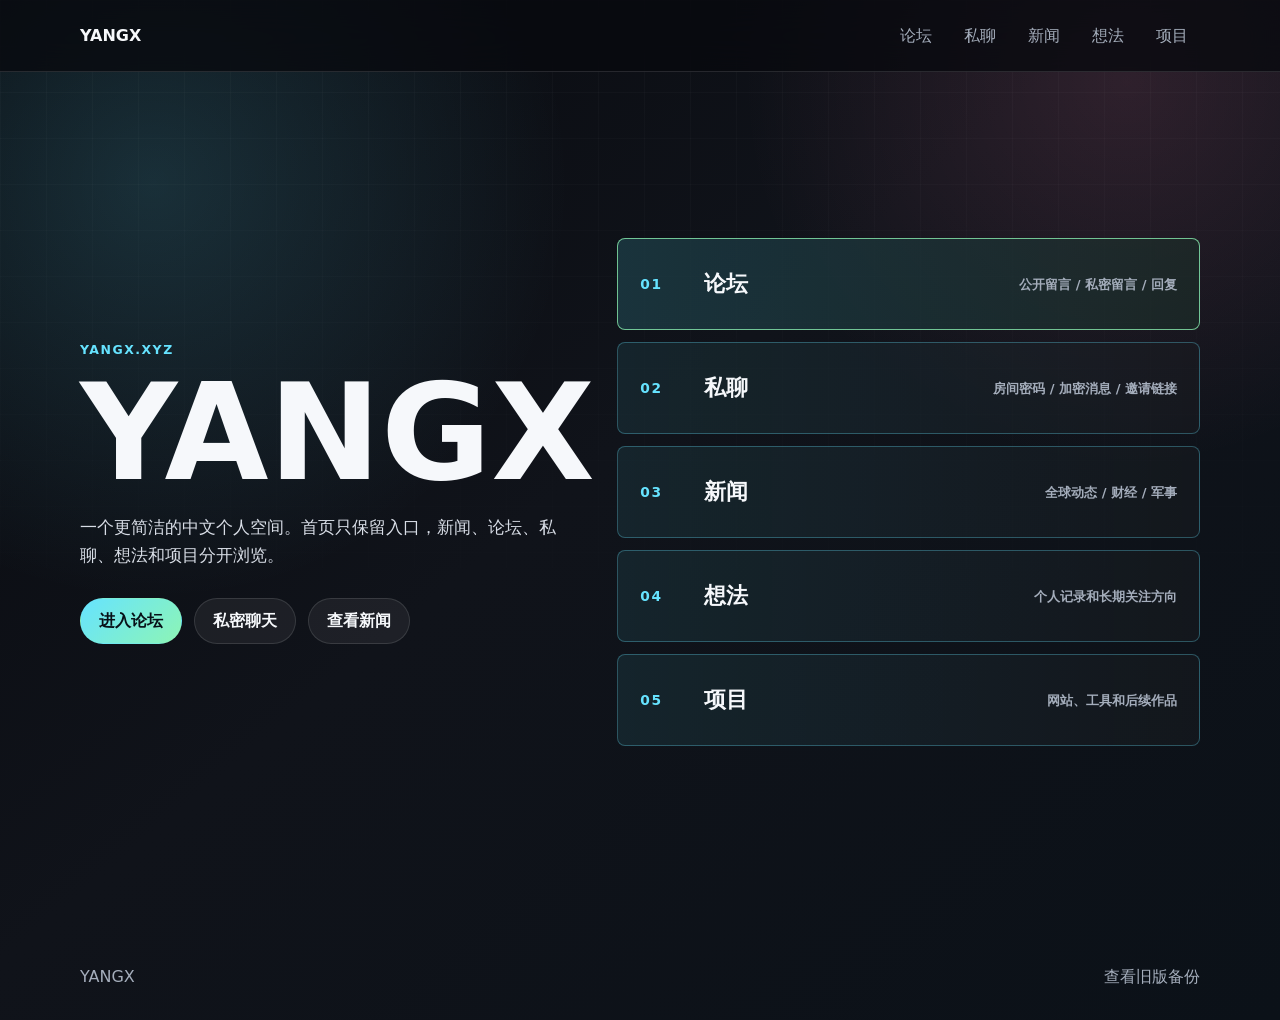
==== index.html @ eb25d7e6 "Add private chat entry to homepage" ====
<!doctype html>
<html lang="zh-CN">
  <head>
    <meta charset="utf-8" />
    <meta name="viewport" content="width=device-width, initial-scale=1" />
    <meta name="description" content="YANGX 中文个人网站入口。" />
    <title>YANGX | 首页</title>
    <link rel="stylesheet" href="./styles.css" />
  </head>
  <body>
    <header class="site-header" aria-label="YANGX 导航">
      <a class="brand" href="./index.html" aria-label="返回首页">YANGX</a>
      <nav class="nav-links" aria-label="主要导航">
        <a href="./forum.html">论坛</a>
        <a href="./chat.html">私聊</a>
        <a href="./news.html">新闻</a>
        <a href="./ideas.html">想法</a>
        <a href="./projects.html">项目</a>
      </nav>
    </header>

    <main id="top">
      <section class="home-hero section-shell" aria-labelledby="hero-title">
        <div class="home-copy">
          <p class="eyebrow">yangx.xyz</p>
          <h1 id="hero-title">YANGX</h1>
          <p>
            一个更简洁的中文个人空间。首页只保留入口，新闻、论坛、私聊、想法和项目分开浏览。
          </p>
          <div class="hero-actions" aria-label="重点入口">
            <a class="button primary" href="./forum.html">进入论坛</a>
            <a class="button secondary" href="./chat.html">私密聊天</a>
            <a class="button secondary" href="./news.html">查看新闻</a>
          </div>
        </div>

        <div class="home-grid" aria-label="YANGX 四个板块">
          <a class="home-card is-active" href="./forum.html">
            <span>01</span>
            <strong>论坛</strong>
            <small>公开留言 / 私密留言 / 回复</small>
          </a>
          <a class="home-card" href="./chat.html">
            <span>02</span>
            <strong>私聊</strong>
            <small>房间密码 / 加密消息 / 邀请链接</small>
          </a>
          <a class="home-card" href="./news.html">
            <span>03</span>
            <strong>新闻</strong>
            <small>全球动态 / 财经 / 军事</small>
          </a>
          <a class="home-card" href="./ideas.html">
            <span>04</span>
            <strong>想法</strong>
            <small>个人记录和长期关注方向</small>
          </a>
          <a class="home-card" href="./projects.html">
            <span>05</span>
            <strong>项目</strong>
            <small>网站、工具和后续作品</small>
          </a>
        </div>
      </section>
    </main>

    <footer class="site-footer section-shell">
      <p>YANGX</p>
      <p><a href="./backup-home.html">查看旧版备份</a></p>
    </footer>
  </body>
</html>
---- styles.css ----
:root {
  color-scheme: dark;
  --bg: #080a0f;
  --panel: #111722;
  --panel-strong: #151d2b;
  --text: #f6f8fb;
  --muted: #a4adbb;
  --line: rgba(255, 255, 255, 0.12);
  --cyan: #66e3ff;
  --green: #8df5b5;
  --rose: #ff7aa8;
  --shadow: 0 24px 80px rgba(0, 0, 0, 0.38);
}

* {
  box-sizing: border-box;
}

html {
  scroll-behavior: smooth;
}

body {
  min-height: 100vh;
  margin: 0;
  font-family:
    Inter, ui-sans-serif, system-ui, -apple-system, BlinkMacSystemFont, "Segoe UI",
    sans-serif;
  line-height: 1.6;
  color: var(--text);
  background:
    radial-gradient(circle at 12% 18%, rgba(102, 227, 255, 0.16), transparent 26rem),
    radial-gradient(circle at 88% 8%, rgba(255, 122, 168, 0.13), transparent 24rem),
    linear-gradient(140deg, #080a0f 0%, #10131a 46%, #0b1118 100%);
}

body::before {
  position: fixed;
  inset: 0;
  z-index: -1;
  pointer-events: none;
  content: "";
  background-image:
    linear-gradient(rgba(255, 255, 255, 0.035) 1px, transparent 1px),
    linear-gradient(90deg, rgba(255, 255, 255, 0.035) 1px, transparent 1px);
  background-size: 46px 46px;
  mask-image: linear-gradient(to bottom, rgba(0, 0, 0, 0.72), transparent 82%);
}

a {
  color: inherit;
  text-decoration: none;
}

button,
input,
select,
textarea {
  font: inherit;
}

.section-shell {
  width: min(1120px, calc(100% - 40px));
  margin: 0 auto;
}

.site-header {
  position: sticky;
  top: 0;
  z-index: 10;
  display: flex;
  align-items: center;
  justify-content: space-between;
  min-height: 72px;
  padding: 0 max(20px, calc((100vw - 1120px) / 2));
  border-bottom: 1px solid var(--line);
  background: rgba(8, 10, 15, 0.78);
  backdrop-filter: blur(18px);
}

.brand {
  font-size: 1rem;
  font-weight: 800;
  letter-spacing: 0;
}

.nav-links {
  display: flex;
  gap: 8px;
}

.nav-links a {
  padding: 8px 12px;
  color: var(--muted);
  border-radius: 999px;
  transition:
    color 180ms ease,
    background 180ms ease;
}

.nav-links a:hover,
.nav-links a:focus-visible {
  color: var(--text);
  background: rgba(255, 255, 255, 0.08);
  outline: none;
}

.hero {
  display: grid;
  grid-template-columns: minmax(0, 0.94fr) minmax(360px, 0.9fr);
  gap: 46px;
  align-items: center;
  min-height: calc(82vh - 72px);
  padding: 50px 0 34px;
}

.home-hero {
  display: grid;
  grid-template-columns: minmax(0, 0.85fr) minmax(360px, 1fr);
  gap: 42px;
  align-items: center;
  min-height: calc(100vh - 72px);
  padding: 54px 0 42px;
}

.home-copy h1 {
  margin: 0;
  font-size: clamp(4.2rem, 12vw, 8.4rem);
  line-height: 0.88;
  letter-spacing: 0;
}

.home-copy p:not(.eyebrow) {
  max-width: 540px;
  margin: 22px 0 0;
  color: #d8dde6;
  font-size: 1.08rem;
}

.home-grid {
  display: grid;
  gap: 12px;
}

.home-card {
  display: grid;
  grid-template-columns: 48px minmax(0, 1fr) auto;
  gap: 16px;
  align-items: center;
  min-height: 92px;
  padding: 0 22px;
  border: 1px solid rgba(102, 227, 255, 0.3);
  border-radius: 8px;
  background:
    linear-gradient(90deg, rgba(102, 227, 255, 0.1), rgba(255, 255, 255, 0.035)),
    rgba(8, 10, 15, 0.42);
  transition:
    transform 180ms ease,
    border-color 180ms ease,
    background 180ms ease;
}

.home-card:hover,
.home-card:focus-visible {
  transform: translateX(4px);
  border-color: rgba(141, 245, 181, 0.66);
  background:
    linear-gradient(90deg, rgba(102, 227, 255, 0.16), rgba(141, 245, 181, 0.08)),
    rgba(8, 10, 15, 0.6);
  outline: none;
}

.home-card.is-active {
  border-color: rgba(141, 245, 181, 0.76);
  background:
    linear-gradient(90deg, rgba(102, 227, 255, 0.18), rgba(141, 245, 181, 0.1)),
    rgba(8, 10, 15, 0.62);
}

.home-card span {
  color: var(--cyan);
  font-size: 0.86rem;
  font-weight: 800;
  letter-spacing: 0.12em;
}

.home-card strong {
  color: var(--text);
  font-size: 1.35rem;
}

.home-card small {
  color: var(--muted);
  font-size: 0.82rem;
  font-weight: 800;
}

.page-shell {
  min-height: calc(100vh - 72px);
}

.page-section {
  padding-top: 56px;
}

.page-top {
  max-width: 840px;
  margin-bottom: 26px;
}

.page-top h1 {
  margin: 0;
  font-size: clamp(2.4rem, 6vw, 5rem);
  line-height: 0.98;
  letter-spacing: 0;
}

.page-top p:not(.eyebrow) {
  max-width: 680px;
  margin: 16px 0 0;
  color: #d8dde6;
}

.page-back {
  display: inline-flex;
  margin-bottom: 18px;
  color: var(--green);
  font-size: 0.86rem;
  font-weight: 800;
}

.section-switcher {
  display: grid;
  grid-template-columns: repeat(4, minmax(0, 1fr));
  gap: 10px;
  margin: 0 0 20px;
}

.section-switcher .home-card {
  grid-template-columns: 34px minmax(0, 1fr);
  gap: 10px;
  min-height: 74px;
  padding: 12px 14px;
}

.section-switcher .home-card small {
  grid-column: 2;
  overflow: hidden;
  text-overflow: ellipsis;
  white-space: nowrap;
}

.eyebrow {
  margin: 0 0 14px;
  font-size: 0.78rem;
  font-weight: 800;
  letter-spacing: 0.12em;
  text-transform: uppercase;
  color: var(--cyan);
}

.hero h1 {
  margin: 0;
  font-size: clamp(3.8rem, 10vw, 7.8rem);
  line-height: 0.88;
  letter-spacing: 0;
}

.hero-lede {
  max-width: 560px;
  margin: 22px 0 0;
  font-size: clamp(1rem, 1.6vw, 1.18rem);
  color: #d8dde6;
}

.hero-actions {
  display: flex;
  flex-wrap: wrap;
  gap: 12px;
  margin-top: 28px;
}

.button {
  display: inline-flex;
  align-items: center;
  justify-content: center;
  min-height: 46px;
  padding: 0 18px;
  font-weight: 800;
  border: 1px solid transparent;
  border-radius: 999px;
  cursor: pointer;
}

.button:disabled {
  cursor: wait;
  opacity: 0.68;
}

.button.primary {
  color: #071017;
  background: linear-gradient(135deg, var(--cyan), var(--green));
}

.button.secondary {
  color: var(--text);
  border-color: var(--line);
  background: rgba(255, 255, 255, 0.06);
}

.small-button {
  min-height: 38px;
  padding-inline: 14px;
  font-size: 0.9rem;
}

.signal-panel {
  position: relative;
  overflow: hidden;
  min-height: 430px;
  border: 1px solid rgba(102, 227, 255, 0.26);
  border-radius: 8px;
  background:
    linear-gradient(145deg, rgba(102, 227, 255, 0.1), transparent 44%),
    linear-gradient(180deg, rgba(255, 255, 255, 0.1), transparent),
    rgba(17, 23, 34, 0.78);
  box-shadow: var(--shadow);
}

.signal-panel::before {
  position: absolute;
  top: -30%;
  right: -18%;
  width: 260px;
  height: 260px;
  content: "";
  border: 1px solid rgba(102, 227, 255, 0.18);
  border-radius: 999px;
  box-shadow: 0 0 90px rgba(102, 227, 255, 0.2);
}

.signal-panel::after {
  position: absolute;
  inset: 44px 0 auto;
  height: 1px;
  content: "";
  background: linear-gradient(90deg, transparent, rgba(102, 227, 255, 0.5), transparent);
}

.panel-topline {
  position: relative;
  z-index: 1;
  display: flex;
  gap: 8px;
  align-items: center;
  height: 44px;
  padding: 0 16px;
  border-bottom: 1px solid var(--line);
}

.panel-topline span {
  width: 10px;
  height: 10px;
  border-radius: 999px;
  background: var(--rose);
}

.panel-topline span:nth-child(2) {
  background: var(--cyan);
}

.panel-topline span:nth-child(3) {
  background: var(--green);
}

.signal-core {
  position: relative;
  z-index: 1;
  padding: 32px 28px 28px;
}

.signal-kicker,
.card-meta {
  margin: 0;
  font-size: 0.74rem;
  font-weight: 800;
  letter-spacing: 0.12em;
  text-transform: uppercase;
  color: var(--muted);
}

.signal-title {
  margin: 8px 0 22px;
  font-size: clamp(1.65rem, 3vw, 2.35rem);
  font-weight: 800;
  line-height: 1.05;
}

.signal-feed {
  display: grid;
  gap: 10px;
}

.signal-feed a {
  position: relative;
  display: grid;
  grid-template-columns: 44px minmax(0, 1fr) auto;
  gap: 14px;
  align-items: center;
  min-height: 64px;
  padding: 0 16px;
  overflow: hidden;
  border: 1px solid rgba(102, 227, 255, 0.3);
  border-radius: 8px;
  background:
    linear-gradient(90deg, rgba(102, 227, 255, 0.1), rgba(255, 255, 255, 0.035)),
    rgba(8, 10, 15, 0.42);
  font-weight: 800;
  transition:
    transform 180ms ease,
    border-color 180ms ease,
    background 180ms ease;
}

.signal-feed a:hover,
.signal-feed a:focus-visible {
  transform: translateX(4px);
  border-color: rgba(141, 245, 181, 0.66);
  background:
    linear-gradient(90deg, rgba(102, 227, 255, 0.16), rgba(141, 245, 181, 0.08)),
    rgba(8, 10, 15, 0.6);
  outline: none;
}

.signal-feed a span {
  color: var(--cyan);
  font-size: 0.78rem;
  letter-spacing: 0.12em;
}

.signal-feed a strong {
  color: var(--text);
  font-size: 1.15rem;
}

.signal-feed a small {
  color: var(--muted);
  font-size: 0.78rem;
  font-weight: 800;
}

.signal-feed a::after {
  width: 8px;
  height: 8px;
  content: "";
  border-radius: 999px;
  background: var(--green);
  box-shadow: 0 0 20px rgba(141, 245, 181, 0.8);
}

.news-card,
.news-panel,
.news-item,
.forum-form,
.forum-board,
.forum-post,
.project-item {
  border: 1px solid var(--line);
  border-radius: 8px;
  background: rgba(17, 23, 34, 0.68);
}

.project-item span {
  color: var(--cyan);
  font-weight: 800;
}

.content-section {
  padding: 74px 0 0;
}

.section-heading {
  display: grid;
  grid-template-columns: minmax(180px, 0.35fr) 1fr;
  gap: 22px;
  align-items: start;
  margin-bottom: 20px;
}

.section-heading h2 {
  margin: 0;
  font-size: clamp(1.75rem, 4vw, 3.25rem);
  line-height: 1;
  letter-spacing: 0;
}

.section-body {
  color: #d8dde6;
}

.split-layout {
  display: grid;
  grid-template-columns: repeat(2, minmax(0, 1fr));
  gap: 28px;
  max-width: 860px;
  margin-left: auto;
  font-size: 1.05rem;
}

.split-layout p {
  margin: 0;
}

.news-grid {
  display: grid;
  grid-template-columns: 1.25fr repeat(2, minmax(0, 0.88fr));
  gap: 16px;
}

.news-panel {
  padding: 14px;
}

.news-toolbar {
  display: flex;
  align-items: center;
  justify-content: space-between;
  gap: 14px;
  margin-bottom: 10px;
}

.news-note {
  max-width: 720px;
  margin: 4px 0 0;
  color: var(--muted);
  font-size: 0.82rem;
}

.news-sources {
  display: none;
}

.news-sources a {
  display: inline-flex;
  align-items: center;
  min-height: 28px;
  padding: 0 9px;
  color: var(--text);
  border: 1px solid var(--line);
  border-radius: 999px;
  background: rgba(255, 255, 255, 0.05);
  font-size: 0.8rem;
  font-weight: 800;
}

.news-status {
  margin-bottom: 10px;
  color: var(--muted);
  font-size: 0.78rem;
}

.news-status.is-error {
  color: var(--rose);
}

.news-list {
  display: grid;
  grid-template-columns: repeat(3, minmax(0, 1fr));
  gap: 8px;
}

.news-item {
  min-height: 202px;
  padding: 12px;
  background: rgba(8, 10, 15, 0.38);
}

.news-meta {
  display: flex;
  flex-wrap: wrap;
  justify-content: flex-start;
  gap: 6px;
  color: var(--muted);
  font-size: 0.7rem;
}

.news-meta span {
  color: var(--cyan);
  font-weight: 800;
}

.news-category {
  color: var(--green) !important;
}

.news-item h3 {
  display: -webkit-box;
  min-height: 2.6em;
  margin: 7px 0 6px;
  overflow: hidden;
  font-size: 0.9rem;
  line-height: 1.3;
  -webkit-box-orient: vertical;
  -webkit-line-clamp: 2;
}

.news-summary {
  display: -webkit-box;
  min-height: 3em;
  margin: 0;
  overflow: hidden;
  color: #d8dde6;
  font-size: 0.8rem;
  line-height: 1.5;
  -webkit-box-orient: vertical;
  -webkit-line-clamp: 2;
}

.news-sector {
  margin: 8px 0 0;
  color: var(--green);
  font-size: 0.74rem;
  font-weight: 800;
  line-height: 1.4;
}

.news-label {
  display: none;
}

.news-translation {
  display: none;
}

.news-source-link {
  display: inline-flex;
  margin-top: 8px;
  color: var(--green);
  font-size: 0.8rem;
  font-weight: 800;
}

.news-empty {
  margin: 0;
  padding: 18px;
  color: var(--muted);
  border: 1px dashed var(--line);
  border-radius: 8px;
  background: rgba(8, 10, 15, 0.24);
}

.news-card {
  min-height: 230px;
  padding: 24px;
}

.featured-news {
  background:
    linear-gradient(135deg, rgba(102, 227, 255, 0.12), rgba(255, 122, 168, 0.08)),
    rgba(17, 23, 34, 0.78);
}

.news-card h3,
.forum-board h3,
.project-item h3 {
  margin: 12px 0 10px;
  font-size: 1.25rem;
}

.news-card p:last-child,
.project-item p {
  margin: 0;
  color: var(--muted);
}

.forum-layout {
  display: grid;
  grid-template-columns: minmax(280px, 0.8fr) minmax(0, 1.2fr);
  gap: 18px;
  align-items: start;
}

.forum-form,
.forum-board {
  padding: 24px;
}

.form-row {
  display: grid;
  gap: 8px;
  margin-bottom: 16px;
}

.is-hidden {
  display: none !important;
}

.form-row label {
  color: #d8dde6;
  font-weight: 800;
}

.form-row input,
.form-row select,
.form-row textarea {
  width: 100%;
  color: var(--text);
  border: 1px solid var(--line);
  border-radius: 8px;
  background: rgba(8, 10, 15, 0.55);
  outline: none;
}

.form-row input,
.form-row select {
  min-height: 44px;
  padding: 0 14px;
}

.form-row textarea {
  resize: vertical;
  min-height: 140px;
  padding: 12px 14px;
}

.form-row input:focus,
.form-row select:focus,
.form-row textarea:focus {
  border-color: rgba(102, 227, 255, 0.55);
  box-shadow: 0 0 0 3px rgba(102, 227, 255, 0.12);
}

.forum-submit {
  width: 100%;
}

.form-note {
  margin: 14px 0 0;
  color: var(--muted);
  font-size: 0.92rem;
}

.form-note.is-error {
  color: var(--rose);
}

.forum-toolbar {
  display: flex;
  align-items: flex-start;
  justify-content: space-between;
  gap: 16px;
  margin-bottom: 18px;
}

.forum-toolbar h3 {
  margin-top: 6px;
}

.forum-posts {
  display: grid;
  gap: 14px;
}

.forum-post {
  padding: 18px;
  background: rgba(8, 10, 15, 0.38);
}

.forum-empty {
  margin: 0;
  padding: 18px;
  color: var(--muted);
  border: 1px dashed var(--line);
  border-radius: 8px;
  background: rgba(8, 10, 15, 0.24);
}

.post-head {
  display: flex;
  justify-content: space-between;
  gap: 16px;
  color: var(--muted);
  font-size: 0.84rem;
}

.post-head span {
  color: var(--cyan);
  font-weight: 800;
}

.forum-post h4 {
  margin: 10px 0 8px;
  font-size: 1.08rem;
}

.forum-post p {
  margin: 0;
  color: #d8dde6;
  white-space: pre-wrap;
}

.forum-post footer {
  margin-top: 14px;
  color: var(--muted);
  font-size: 0.9rem;
}

.reply-section {
  margin-top: 14px;
  padding-top: 12px;
  border-top: 1px solid var(--line);
}

.reply-section h5 {
  margin: 0 0 10px;
  color: var(--cyan);
  font-size: 0.9rem;
}

.reply-list {
  display: grid;
  gap: 8px;
}

.reply-item,
.reply-empty {
  padding: 10px;
  border: 1px solid var(--line);
  border-radius: 8px;
  background: rgba(8, 10, 15, 0.28);
}

.reply-item p,
.reply-empty {
  margin: 0;
  color: #d8dde6;
  font-size: 0.86rem;
  white-space: pre-wrap;
}

.reply-item footer {
  margin-top: 6px;
  color: var(--muted);
  font-size: 0.76rem;
}

.reply-form {
  display: grid;
  gap: 8px;
  margin-top: 10px;
}

.reply-form input,
.reply-form textarea {
  width: 100%;
  color: var(--text);
  border: 1px solid var(--line);
  border-radius: 8px;
  background: rgba(8, 10, 15, 0.55);
  outline: none;
}

.reply-form input {
  min-height: 36px;
  padding: 0 10px;
}

.reply-form textarea {
  min-height: 78px;
  padding: 10px;
  resize: vertical;
}

.reply-note {
  margin: 0;
  color: var(--muted);
  font-size: 0.78rem;
}

.reply-note.is-error {
  color: var(--rose);
}

.private-placeholder {
  color: var(--muted) !important;
}

.private-unlock {
  display: grid;
  grid-template-columns: minmax(0, 1fr) auto;
  gap: 10px;
  align-items: center;
  margin-top: 12px;
}

.private-unlock input {
  min-height: 38px;
  padding: 0 12px;
  color: var(--text);
  border: 1px solid var(--line);
  border-radius: 8px;
  background: rgba(8, 10, 15, 0.55);
  outline: none;
}

.private-note {
  grid-column: 1 / -1;
  margin: 0;
  color: var(--muted);
  font-size: 0.82rem;
}

.private-note.is-error {
  color: var(--rose);
}

.project-list {
  display: grid;
  gap: 14px;
}

.project-item {
  display: grid;
  grid-template-columns: 52px 1fr;
  gap: 20px;
  align-items: start;
  padding: 24px;
}

.project-item h3 {
  margin-top: 0;
}

.site-footer {
  display: flex;
  justify-content: space-between;
  gap: 20px;
  padding: 64px 0 30px;
  color: var(--muted);
}

.site-footer p {
  margin: 0;
}

.admin-page {
  min-height: 100vh;
}

.admin-shell {
  width: min(1120px, calc(100% - 32px));
  margin: 0 auto;
  padding: 44px 0;
}

.admin-header,
.admin-login,
.admin-tools,
.admin-post {
  border: 1px solid var(--line);
  border-radius: 8px;
  background: rgba(17, 23, 34, 0.72);
}

.admin-header {
  display: flex;
  align-items: flex-start;
  justify-content: space-between;
  gap: 20px;
  padding: 24px;
}

.admin-header h1 {
  margin: 0;
  font-size: clamp(2rem, 5vw, 4rem);
  line-height: 1;
}

.admin-header p:last-child {
  margin: 12px 0 0;
  color: var(--muted);
}

.admin-login,
.admin-tools {
  margin-top: 16px;
  padding: 22px;
}

.admin-login label {
  display: block;
  margin-bottom: 8px;
  font-weight: 800;
}

.admin-login-row {
  display: grid;
  grid-template-columns: minmax(0, 1fr) auto;
  gap: 10px;
}

.admin-login-row input {
  min-height: 42px;
  padding: 0 12px;
  color: var(--text);
  border: 1px solid var(--line);
  border-radius: 8px;
  background: rgba(8, 10, 15, 0.55);
  outline: none;
}

.admin-tools-row,
.admin-post-meta,
.admin-actions {
  display: flex;
  flex-wrap: wrap;
  gap: 10px;
  align-items: center;
  justify-content: space-between;
}

.admin-count {
  margin: 6px 0 0;
  color: var(--muted);
}

.admin-posts {
  display: grid;
  grid-template-columns: repeat(2, minmax(0, 1fr));
  gap: 12px;
  margin-top: 16px;
}

.admin-post {
  padding: 16px;
}

.admin-post-meta {
  justify-content: flex-start;
  color: var(--muted);
  font-size: 0.8rem;
}

.admin-post-meta span:first-child {
  color: var(--cyan);
  font-weight: 800;
}

.admin-post h2 {
  margin: 10px 0 8px;
  font-size: 1.05rem;
}

.admin-message {
  margin: 0;
  color: #d8dde6;
  white-space: pre-wrap;
}

.admin-author {
  margin: 12px 0 0;
  color: var(--muted);
  font-size: 0.86rem;
}

.admin-actions {
  justify-content: flex-start;
  margin-top: 14px;
}

.danger-button {
  color: var(--rose) !important;
}

@media (max-width: 900px) {
  .hero,
  .home-hero,
  .news-grid,
  .admin-posts,
  .forum-layout {
    grid-template-columns: 1fr;
  }

  .news-list {
    grid-template-columns: repeat(2, minmax(0, 1fr));
  }

  .section-switcher {
    grid-template-columns: repeat(2, minmax(0, 1fr));
  }
}

@media (max-width: 820px) {
  .site-header {
    align-items: flex-start;
    flex-direction: column;
    justify-content: center;
    gap: 8px;
    min-height: 88px;
    padding-block: 12px;
  }

  .nav-links {
    flex-wrap: wrap;
    gap: 2px;
  }

  .nav-links a {
    padding: 7px 9px;
    font-size: 0.92rem;
  }

  .hero {
    gap: 34px;
    min-height: auto;
    padding-top: 48px;
  }

  .home-hero {
    gap: 28px;
    min-height: auto;
    padding-top: 48px;
  }

  .signal-panel {
    min-height: 340px;
  }

  .split-layout,
  .section-heading {
    grid-template-columns: 1fr;
  }

  .content-section {
    padding-top: 62px;
  }
}

@media (max-width: 560px) {
  .section-shell {
    width: min(100% - 28px, 1120px);
  }

  .site-header {
    padding-inline: 14px;
  }

  .brand {
    font-size: 0.95rem;
  }

  .nav-links a {
    font-size: 0.86rem;
  }

  .hero h1 {
    font-size: clamp(3.25rem, 18vw, 5.2rem);
  }

  .home-copy h1 {
    font-size: clamp(3.5rem, 20vw, 5.6rem);
  }

  .hero-actions {
    display: grid;
  }

  .button {
    width: 100%;
  }

  .home-card {
    grid-template-columns: 1fr;
    gap: 4px;
    min-height: 112px;
    padding: 18px;
  }

  .section-switcher {
    grid-template-columns: 1fr;
  }

  .section-switcher .home-card {
    grid-template-columns: 42px minmax(0, 1fr);
    min-height: 76px;
  }

  .home-card small {
    font-size: 0.78rem;
  }

  .news-card,
  .news-panel,
  .news-item,
  .forum-form,
  .forum-board,
  .project-item {
    padding: 20px;
  }

  .news-list {
    grid-template-columns: 1fr;
  }

  .news-toolbar,
  .admin-header,
  .admin-login-row,
  .forum-toolbar,
  .site-footer {
    flex-direction: column;
  }

  .admin-login-row {
    display: flex;
  }

  .project-item {
    grid-template-columns: 1fr;
  }

  .site-footer {
    padding-top: 72px;
  }
}
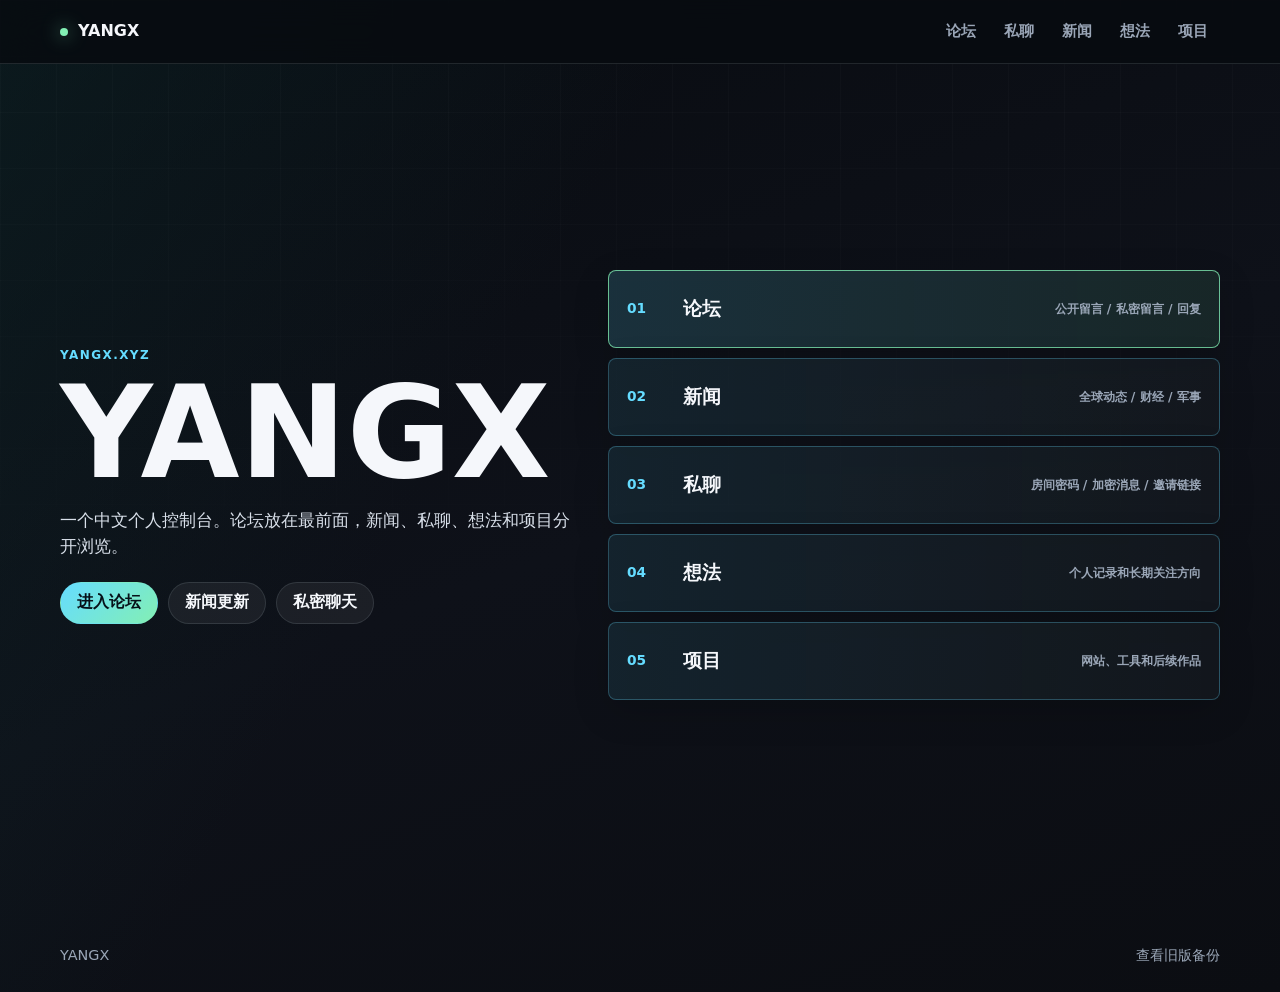
==== commit 0599c53e: "Polish homepage layout copy" ====
--- a/index.html
+++ b/index.html
@@ -9,7 +9,7 @@
   </head>
   <body>
     <header class="site-header" aria-label="YANGX 导航">
-      <a class="brand" href="./index.html" aria-label="返回首页">YANGX</a>
+      <a class="brand" href="./index.html" aria-current="page" aria-label="返回首页">YANGX</a>
       <nav class="nav-links" aria-label="主要导航">
         <a href="./forum.html">论坛</a>
         <a href="./chat.html">私聊</a>
@@ -24,31 +24,29 @@
         <div class="home-copy">
           <p class="eyebrow">yangx.xyz</p>
           <h1 id="hero-title">YANGX</h1>
-          <p>
-            一个更简洁的中文个人空间。首页只保留入口，新闻、论坛、私聊、想法和项目分开浏览。
-          </p>
+          <p>一个中文个人控制台。论坛放在最前面，新闻、私聊、想法和项目分开浏览。</p>
           <div class="hero-actions" aria-label="重点入口">
             <a class="button primary" href="./forum.html">进入论坛</a>
+            <a class="button secondary" href="./news.html">新闻更新</a>
             <a class="button secondary" href="./chat.html">私密聊天</a>
-            <a class="button secondary" href="./news.html">查看新闻</a>
           </div>
         </div>
 
-        <div class="home-grid" aria-label="YANGX 四个板块">
+        <div class="home-grid" aria-label="YANGX 主要板块">
           <a class="home-card is-active" href="./forum.html">
             <span>01</span>
             <strong>论坛</strong>
             <small>公开留言 / 私密留言 / 回复</small>
           </a>
+          <a class="home-card" href="./news.html">
+            <span>02</span>
+            <strong>新闻</strong>
+            <small>全球动态 / 财经 / 军事</small>
+          </a>
           <a class="home-card" href="./chat.html">
-            <span>02</span>
+            <span>03</span>
             <strong>私聊</strong>
             <small>房间密码 / 加密消息 / 邀请链接</small>
-          </a>
-          <a class="home-card" href="./news.html">
-            <span>03</span>
-            <strong>新闻</strong>
-            <small>全球动态 / 财经 / 军事</small>
           </a>
           <a class="home-card" href="./ideas.html">
             <span>04</span>
--- a/styles.css
+++ b/styles.css
@@ -1,15 +1,18 @@
 :root {
   color-scheme: dark;
-  --bg: #080a0f;
-  --panel: #111722;
-  --panel-strong: #151d2b;
-  --text: #f6f8fb;
-  --muted: #a4adbb;
-  --line: rgba(255, 255, 255, 0.12);
-  --cyan: #66e3ff;
-  --green: #8df5b5;
+  --bg: #080b10;
+  --bg-soft: #0c1118;
+  --panel: rgba(15, 21, 30, 0.86);
+  --panel-strong: rgba(20, 28, 40, 0.92);
+  --text: #f5f7fb;
+  --muted: #9aa6b7;
+  --line: rgba(222, 232, 245, 0.12);
+  --line-strong: rgba(102, 227, 255, 0.34);
+  --cyan: #65dcff;
+  --green: #83efb4;
   --rose: #ff7aa8;
-  --shadow: 0 24px 80px rgba(0, 0, 0, 0.38);
+  --amber: #f4c76a;
+  --shadow: 0 22px 70px rgba(0, 0, 0, 0.34);
 }
 
 * {
@@ -26,12 +29,11 @@
   font-family:
     Inter, ui-sans-serif, system-ui, -apple-system, BlinkMacSystemFont, "Segoe UI",
     sans-serif;
-  line-height: 1.6;
+  line-height: 1.55;
   color: var(--text);
   background:
-    radial-gradient(circle at 12% 18%, rgba(102, 227, 255, 0.16), transparent 26rem),
-    radial-gradient(circle at 88% 8%, rgba(255, 122, 168, 0.13), transparent 24rem),
-    linear-gradient(140deg, #080a0f 0%, #10131a 46%, #0b1118 100%);
+    linear-gradient(120deg, rgba(14, 39, 42, 0.52), transparent 38%),
+    linear-gradient(160deg, #080b10 0%, #0e1119 52%, #0b0d12 100%);
 }
 
 body::before {
@@ -41,10 +43,10 @@
   pointer-events: none;
   content: "";
   background-image:
-    linear-gradient(rgba(255, 255, 255, 0.035) 1px, transparent 1px),
-    linear-gradient(90deg, rgba(255, 255, 255, 0.035) 1px, transparent 1px);
-  background-size: 46px 46px;
-  mask-image: linear-gradient(to bottom, rgba(0, 0, 0, 0.72), transparent 82%);
+    linear-gradient(rgba(255, 255, 255, 0.032) 1px, transparent 1px),
+    linear-gradient(90deg, rgba(255, 255, 255, 0.032) 1px, transparent 1px);
+  background-size: 56px 56px;
+  mask-image: linear-gradient(to bottom, rgba(0, 0, 0, 0.72), transparent 76%);
 }
 
 a {
@@ -59,8 +61,12 @@
   font: inherit;
 }
 
+button {
+  border: 0;
+}
+
 .section-shell {
-  width: min(1120px, calc(100% - 40px));
+  width: min(1160px, calc(100% - 40px));
   margin: 0 auto;
 }
 
@@ -71,176 +77,265 @@
   display: flex;
   align-items: center;
   justify-content: space-between;
-  min-height: 72px;
-  padding: 0 max(20px, calc((100vw - 1120px) / 2));
+  min-height: 64px;
+  padding: 0 max(20px, calc((100vw - 1160px) / 2));
   border-bottom: 1px solid var(--line);
-  background: rgba(8, 10, 15, 0.78);
+  background: rgba(8, 11, 16, 0.84);
   backdrop-filter: blur(18px);
 }
 
 .brand {
+  display: inline-flex;
+  align-items: center;
+  min-height: 36px;
+  color: var(--text);
   font-size: 1rem;
-  font-weight: 800;
+  font-weight: 900;
   letter-spacing: 0;
+}
+
+.brand::before {
+  width: 8px;
+  height: 8px;
+  margin-right: 10px;
+  content: "";
+  border-radius: 999px;
+  background: var(--green);
+  box-shadow: 0 0 18px rgba(131, 239, 180, 0.72);
 }
 
 .nav-links {
   display: flex;
+  gap: 4px;
+  align-items: center;
+}
+
+.nav-links a {
+  display: inline-flex;
+  align-items: center;
+  min-height: 34px;
+  padding: 0 11px;
+  color: var(--muted);
+  border: 1px solid transparent;
+  border-radius: 999px;
+  font-size: 0.92rem;
+  font-weight: 800;
+  transition:
+    color 160ms ease,
+    border-color 160ms ease,
+    background 160ms ease;
+}
+
+.nav-links a:hover,
+.nav-links a:focus-visible,
+.nav-links a[aria-current="page"] {
+  color: var(--text);
+  border-color: var(--line);
+  background: rgba(255, 255, 255, 0.07);
+  outline: none;
+}
+
+.eyebrow,
+.card-meta,
+.signal-kicker {
+  margin: 0 0 10px;
+  color: var(--cyan);
+  font-size: 0.75rem;
+  font-weight: 900;
+  letter-spacing: 0.12em;
+  text-transform: uppercase;
+}
+
+.page-shell {
+  min-height: calc(100vh - 64px);
+}
+
+.page-section,
+.content-section {
+  padding-top: 36px;
+}
+
+.page-top {
+  display: grid;
   gap: 8px;
-}
-
-.nav-links a {
-  padding: 8px 12px;
-  color: var(--muted);
+  max-width: 820px;
+  margin-bottom: 18px;
+}
+
+.page-top h1,
+.admin-header h1 {
+  margin: 0;
+  font-size: clamp(2.1rem, 5.5vw, 4.7rem);
+  line-height: 0.98;
+  letter-spacing: 0;
+}
+
+.page-top p:not(.eyebrow) {
+  max-width: 680px;
+  margin: 2px 0 0;
+  color: #d9e0ea;
+  font-size: 1rem;
+}
+
+.page-back {
+  display: inline-flex;
+  width: fit-content;
+  color: var(--green);
+  font-size: 0.84rem;
+  font-weight: 900;
+}
+
+.home-hero {
+  display: grid;
+  grid-template-columns: minmax(0, 0.84fr) minmax(360px, 1fr);
+  gap: 34px;
+  align-items: center;
+  min-height: calc(100vh - 64px);
+  padding: 40px 0 34px;
+}
+
+.home-copy h1 {
+  margin: 0;
+  font-size: clamp(4.2rem, 11vw, 8rem);
+  line-height: 0.9;
+  letter-spacing: 0;
+}
+
+.home-copy p:not(.eyebrow) {
+  max-width: 560px;
+  margin: 18px 0 0;
+  color: #d9e0ea;
+  font-size: 1.04rem;
+}
+
+.hero-actions {
+  display: flex;
+  flex-wrap: wrap;
+  gap: 10px;
+  margin-top: 22px;
+}
+
+.button {
+  display: inline-flex;
+  align-items: center;
+  justify-content: center;
+  min-height: 42px;
+  padding: 0 16px;
+  border: 1px solid transparent;
   border-radius: 999px;
+  cursor: pointer;
+  font-weight: 900;
   transition:
-    color 180ms ease,
-    background 180ms ease;
-}
-
-.nav-links a:hover,
-.nav-links a:focus-visible {
+    transform 160ms ease,
+    border-color 160ms ease,
+    background 160ms ease,
+    opacity 160ms ease;
+}
+
+.button:hover,
+.button:focus-visible {
+  transform: translateY(-1px);
+  outline: none;
+}
+
+.button:disabled {
+  cursor: wait;
+  opacity: 0.62;
+  transform: none;
+}
+
+.button.primary {
+  color: #061018;
+  background: linear-gradient(135deg, var(--cyan), var(--green));
+}
+
+.button.secondary {
   color: var(--text);
-  background: rgba(255, 255, 255, 0.08);
-  outline: none;
-}
-
-.hero {
-  display: grid;
-  grid-template-columns: minmax(0, 0.94fr) minmax(360px, 0.9fr);
-  gap: 46px;
+  border-color: var(--line);
+  background: rgba(255, 255, 255, 0.058);
+}
+
+.small-button {
+  min-height: 36px;
+  padding-inline: 13px;
+  font-size: 0.88rem;
+}
+
+.home-grid {
+  display: grid;
+  gap: 10px;
+}
+
+.home-card {
+  display: grid;
+  grid-template-columns: 42px minmax(0, 1fr) auto;
+  gap: 14px;
   align-items: center;
-  min-height: calc(82vh - 72px);
-  padding: 50px 0 34px;
-}
-
-.home-hero {
-  display: grid;
-  grid-template-columns: minmax(0, 0.85fr) minmax(360px, 1fr);
-  gap: 42px;
-  align-items: center;
-  min-height: calc(100vh - 72px);
-  padding: 54px 0 42px;
-}
-
-.home-copy h1 {
-  margin: 0;
-  font-size: clamp(4.2rem, 12vw, 8.4rem);
-  line-height: 0.88;
-  letter-spacing: 0;
-}
-
-.home-copy p:not(.eyebrow) {
-  max-width: 540px;
-  margin: 22px 0 0;
-  color: #d8dde6;
-  font-size: 1.08rem;
-}
-
-.home-grid {
-  display: grid;
-  gap: 12px;
-}
-
-.home-card {
-  display: grid;
-  grid-template-columns: 48px minmax(0, 1fr) auto;
-  gap: 16px;
-  align-items: center;
-  min-height: 92px;
-  padding: 0 22px;
-  border: 1px solid rgba(102, 227, 255, 0.3);
+  min-height: 78px;
+  padding: 0 18px;
+  border: 1px solid rgba(102, 220, 255, 0.28);
   border-radius: 8px;
   background:
-    linear-gradient(90deg, rgba(102, 227, 255, 0.1), rgba(255, 255, 255, 0.035)),
-    rgba(8, 10, 15, 0.42);
+    linear-gradient(90deg, rgba(102, 220, 255, 0.095), rgba(255, 255, 255, 0.028)),
+    rgba(12, 17, 24, 0.62);
+  box-shadow: 0 12px 36px rgba(0, 0, 0, 0.16);
   transition:
-    transform 180ms ease,
-    border-color 180ms ease,
-    background 180ms ease;
+    transform 160ms ease,
+    border-color 160ms ease,
+    background 160ms ease;
 }
 
 .home-card:hover,
 .home-card:focus-visible {
   transform: translateX(4px);
-  border-color: rgba(141, 245, 181, 0.66);
+  border-color: rgba(131, 239, 180, 0.62);
   background:
-    linear-gradient(90deg, rgba(102, 227, 255, 0.16), rgba(141, 245, 181, 0.08)),
-    rgba(8, 10, 15, 0.6);
+    linear-gradient(90deg, rgba(102, 220, 255, 0.14), rgba(131, 239, 180, 0.08)),
+    rgba(12, 17, 24, 0.8);
   outline: none;
 }
 
 .home-card.is-active {
-  border-color: rgba(141, 245, 181, 0.76);
+  border-color: rgba(131, 239, 180, 0.76);
   background:
-    linear-gradient(90deg, rgba(102, 227, 255, 0.18), rgba(141, 245, 181, 0.1)),
-    rgba(8, 10, 15, 0.62);
-}
-
-.home-card span {
+    linear-gradient(90deg, rgba(102, 220, 255, 0.16), rgba(131, 239, 180, 0.1)),
+    rgba(12, 17, 24, 0.82);
+}
+
+.home-card span,
+.project-item span {
   color: var(--cyan);
   font-size: 0.86rem;
-  font-weight: 800;
-  letter-spacing: 0.12em;
+  font-weight: 900;
 }
 
 .home-card strong {
   color: var(--text);
-  font-size: 1.35rem;
+  font-size: 1.16rem;
 }
 
 .home-card small {
   color: var(--muted);
-  font-size: 0.82rem;
+  font-size: 0.78rem;
   font-weight: 800;
 }
 
-.page-shell {
-  min-height: calc(100vh - 72px);
-}
-
-.page-section {
-  padding-top: 56px;
-}
-
-.page-top {
-  max-width: 840px;
-  margin-bottom: 26px;
-}
-
-.page-top h1 {
-  margin: 0;
-  font-size: clamp(2.4rem, 6vw, 5rem);
-  line-height: 0.98;
-  letter-spacing: 0;
-}
-
-.page-top p:not(.eyebrow) {
-  max-width: 680px;
-  margin: 16px 0 0;
-  color: #d8dde6;
-}
-
-.page-back {
-  display: inline-flex;
-  margin-bottom: 18px;
-  color: var(--green);
-  font-size: 0.86rem;
-  font-weight: 800;
-}
-
 .section-switcher {
   display: grid;
   grid-template-columns: repeat(4, minmax(0, 1fr));
-  gap: 10px;
-  margin: 0 0 20px;
+  gap: 8px;
+  margin: 0 0 16px;
 }
 
 .section-switcher .home-card {
-  grid-template-columns: 34px minmax(0, 1fr);
-  gap: 10px;
-  min-height: 74px;
-  padding: 12px 14px;
+  grid-template-columns: 28px minmax(0, 1fr);
+  gap: 8px;
+  min-height: 58px;
+  padding: 10px 12px;
+}
+
+.section-switcher .home-card strong {
+  font-size: 1rem;
 }
 
 .section-switcher .home-card small {
@@ -248,214 +343,6 @@
   overflow: hidden;
   text-overflow: ellipsis;
   white-space: nowrap;
-}
-
-.eyebrow {
-  margin: 0 0 14px;
-  font-size: 0.78rem;
-  font-weight: 800;
-  letter-spacing: 0.12em;
-  text-transform: uppercase;
-  color: var(--cyan);
-}
-
-.hero h1 {
-  margin: 0;
-  font-size: clamp(3.8rem, 10vw, 7.8rem);
-  line-height: 0.88;
-  letter-spacing: 0;
-}
-
-.hero-lede {
-  max-width: 560px;
-  margin: 22px 0 0;
-  font-size: clamp(1rem, 1.6vw, 1.18rem);
-  color: #d8dde6;
-}
-
-.hero-actions {
-  display: flex;
-  flex-wrap: wrap;
-  gap: 12px;
-  margin-top: 28px;
-}
-
-.button {
-  display: inline-flex;
-  align-items: center;
-  justify-content: center;
-  min-height: 46px;
-  padding: 0 18px;
-  font-weight: 800;
-  border: 1px solid transparent;
-  border-radius: 999px;
-  cursor: pointer;
-}
-
-.button:disabled {
-  cursor: wait;
-  opacity: 0.68;
-}
-
-.button.primary {
-  color: #071017;
-  background: linear-gradient(135deg, var(--cyan), var(--green));
-}
-
-.button.secondary {
-  color: var(--text);
-  border-color: var(--line);
-  background: rgba(255, 255, 255, 0.06);
-}
-
-.small-button {
-  min-height: 38px;
-  padding-inline: 14px;
-  font-size: 0.9rem;
-}
-
-.signal-panel {
-  position: relative;
-  overflow: hidden;
-  min-height: 430px;
-  border: 1px solid rgba(102, 227, 255, 0.26);
-  border-radius: 8px;
-  background:
-    linear-gradient(145deg, rgba(102, 227, 255, 0.1), transparent 44%),
-    linear-gradient(180deg, rgba(255, 255, 255, 0.1), transparent),
-    rgba(17, 23, 34, 0.78);
-  box-shadow: var(--shadow);
-}
-
-.signal-panel::before {
-  position: absolute;
-  top: -30%;
-  right: -18%;
-  width: 260px;
-  height: 260px;
-  content: "";
-  border: 1px solid rgba(102, 227, 255, 0.18);
-  border-radius: 999px;
-  box-shadow: 0 0 90px rgba(102, 227, 255, 0.2);
-}
-
-.signal-panel::after {
-  position: absolute;
-  inset: 44px 0 auto;
-  height: 1px;
-  content: "";
-  background: linear-gradient(90deg, transparent, rgba(102, 227, 255, 0.5), transparent);
-}
-
-.panel-topline {
-  position: relative;
-  z-index: 1;
-  display: flex;
-  gap: 8px;
-  align-items: center;
-  height: 44px;
-  padding: 0 16px;
-  border-bottom: 1px solid var(--line);
-}
-
-.panel-topline span {
-  width: 10px;
-  height: 10px;
-  border-radius: 999px;
-  background: var(--rose);
-}
-
-.panel-topline span:nth-child(2) {
-  background: var(--cyan);
-}
-
-.panel-topline span:nth-child(3) {
-  background: var(--green);
-}
-
-.signal-core {
-  position: relative;
-  z-index: 1;
-  padding: 32px 28px 28px;
-}
-
-.signal-kicker,
-.card-meta {
-  margin: 0;
-  font-size: 0.74rem;
-  font-weight: 800;
-  letter-spacing: 0.12em;
-  text-transform: uppercase;
-  color: var(--muted);
-}
-
-.signal-title {
-  margin: 8px 0 22px;
-  font-size: clamp(1.65rem, 3vw, 2.35rem);
-  font-weight: 800;
-  line-height: 1.05;
-}
-
-.signal-feed {
-  display: grid;
-  gap: 10px;
-}
-
-.signal-feed a {
-  position: relative;
-  display: grid;
-  grid-template-columns: 44px minmax(0, 1fr) auto;
-  gap: 14px;
-  align-items: center;
-  min-height: 64px;
-  padding: 0 16px;
-  overflow: hidden;
-  border: 1px solid rgba(102, 227, 255, 0.3);
-  border-radius: 8px;
-  background:
-    linear-gradient(90deg, rgba(102, 227, 255, 0.1), rgba(255, 255, 255, 0.035)),
-    rgba(8, 10, 15, 0.42);
-  font-weight: 800;
-  transition:
-    transform 180ms ease,
-    border-color 180ms ease,
-    background 180ms ease;
-}
-
-.signal-feed a:hover,
-.signal-feed a:focus-visible {
-  transform: translateX(4px);
-  border-color: rgba(141, 245, 181, 0.66);
-  background:
-    linear-gradient(90deg, rgba(102, 227, 255, 0.16), rgba(141, 245, 181, 0.08)),
-    rgba(8, 10, 15, 0.6);
-  outline: none;
-}
-
-.signal-feed a span {
-  color: var(--cyan);
-  font-size: 0.78rem;
-  letter-spacing: 0.12em;
-}
-
-.signal-feed a strong {
-  color: var(--text);
-  font-size: 1.15rem;
-}
-
-.signal-feed a small {
-  color: var(--muted);
-  font-size: 0.78rem;
-  font-weight: 800;
-}
-
-.signal-feed a::after {
-  width: 8px;
-  height: 8px;
-  content: "";
-  border-radius: 999px;
-  background: var(--green);
-  box-shadow: 0 0 20px rgba(141, 245, 181, 0.8);
 }
 
 .news-card,
@@ -464,551 +351,23 @@
 .forum-form,
 .forum-board,
 .forum-post,
-.project-item {
-  border: 1px solid var(--line);
-  border-radius: 8px;
-  background: rgba(17, 23, 34, 0.68);
-}
-
-.project-item span {
-  color: var(--cyan);
-  font-weight: 800;
-}
-
-.content-section {
-  padding: 74px 0 0;
-}
-
-.section-heading {
-  display: grid;
-  grid-template-columns: minmax(180px, 0.35fr) 1fr;
-  gap: 22px;
-  align-items: start;
-  margin-bottom: 20px;
-}
-
-.section-heading h2 {
-  margin: 0;
-  font-size: clamp(1.75rem, 4vw, 3.25rem);
-  line-height: 1;
-  letter-spacing: 0;
-}
-
-.section-body {
-  color: #d8dde6;
-}
-
-.split-layout {
-  display: grid;
-  grid-template-columns: repeat(2, minmax(0, 1fr));
-  gap: 28px;
-  max-width: 860px;
-  margin-left: auto;
-  font-size: 1.05rem;
-}
-
-.split-layout p {
-  margin: 0;
-}
-
-.news-grid {
-  display: grid;
-  grid-template-columns: 1.25fr repeat(2, minmax(0, 0.88fr));
-  gap: 16px;
-}
-
-.news-panel {
-  padding: 14px;
-}
-
-.news-toolbar {
-  display: flex;
-  align-items: center;
-  justify-content: space-between;
-  gap: 14px;
-  margin-bottom: 10px;
-}
-
-.news-note {
-  max-width: 720px;
-  margin: 4px 0 0;
-  color: var(--muted);
-  font-size: 0.82rem;
-}
-
-.news-sources {
-  display: none;
-}
-
-.news-sources a {
-  display: inline-flex;
-  align-items: center;
-  min-height: 28px;
-  padding: 0 9px;
-  color: var(--text);
-  border: 1px solid var(--line);
-  border-radius: 999px;
-  background: rgba(255, 255, 255, 0.05);
-  font-size: 0.8rem;
-  font-weight: 800;
-}
-
-.news-status {
-  margin-bottom: 10px;
-  color: var(--muted);
-  font-size: 0.78rem;
-}
-
-.news-status.is-error {
-  color: var(--rose);
-}
-
-.news-list {
-  display: grid;
-  grid-template-columns: repeat(3, minmax(0, 1fr));
-  gap: 8px;
-}
-
-.news-item {
-  min-height: 202px;
-  padding: 12px;
-  background: rgba(8, 10, 15, 0.38);
-}
-
-.news-meta {
-  display: flex;
-  flex-wrap: wrap;
-  justify-content: flex-start;
-  gap: 6px;
-  color: var(--muted);
-  font-size: 0.7rem;
-}
-
-.news-meta span {
-  color: var(--cyan);
-  font-weight: 800;
-}
-
-.news-category {
-  color: var(--green) !important;
-}
-
-.news-item h3 {
-  display: -webkit-box;
-  min-height: 2.6em;
-  margin: 7px 0 6px;
-  overflow: hidden;
-  font-size: 0.9rem;
-  line-height: 1.3;
-  -webkit-box-orient: vertical;
-  -webkit-line-clamp: 2;
-}
-
-.news-summary {
-  display: -webkit-box;
-  min-height: 3em;
-  margin: 0;
-  overflow: hidden;
-  color: #d8dde6;
-  font-size: 0.8rem;
-  line-height: 1.5;
-  -webkit-box-orient: vertical;
-  -webkit-line-clamp: 2;
-}
-
-.news-sector {
-  margin: 8px 0 0;
-  color: var(--green);
-  font-size: 0.74rem;
-  font-weight: 800;
-  line-height: 1.4;
-}
-
-.news-label {
-  display: none;
-}
-
-.news-translation {
-  display: none;
-}
-
-.news-source-link {
-  display: inline-flex;
-  margin-top: 8px;
-  color: var(--green);
-  font-size: 0.8rem;
-  font-weight: 800;
-}
-
-.news-empty {
-  margin: 0;
-  padding: 18px;
-  color: var(--muted);
-  border: 1px dashed var(--line);
-  border-radius: 8px;
-  background: rgba(8, 10, 15, 0.24);
-}
-
-.news-card {
-  min-height: 230px;
-  padding: 24px;
-}
-
-.featured-news {
-  background:
-    linear-gradient(135deg, rgba(102, 227, 255, 0.12), rgba(255, 122, 168, 0.08)),
-    rgba(17, 23, 34, 0.78);
-}
-
-.news-card h3,
-.forum-board h3,
-.project-item h3 {
-  margin: 12px 0 10px;
-  font-size: 1.25rem;
-}
-
-.news-card p:last-child,
-.project-item p {
-  margin: 0;
-  color: var(--muted);
-}
-
-.forum-layout {
-  display: grid;
-  grid-template-columns: minmax(280px, 0.8fr) minmax(0, 1.2fr);
-  gap: 18px;
-  align-items: start;
-}
-
-.forum-form,
-.forum-board {
-  padding: 24px;
-}
-
-.form-row {
-  display: grid;
-  gap: 8px;
-  margin-bottom: 16px;
-}
-
-.is-hidden {
-  display: none !important;
-}
-
-.form-row label {
-  color: #d8dde6;
-  font-weight: 800;
-}
-
-.form-row input,
-.form-row select,
-.form-row textarea {
-  width: 100%;
-  color: var(--text);
-  border: 1px solid var(--line);
-  border-radius: 8px;
-  background: rgba(8, 10, 15, 0.55);
-  outline: none;
-}
-
-.form-row input,
-.form-row select {
-  min-height: 44px;
-  padding: 0 14px;
-}
-
-.form-row textarea {
-  resize: vertical;
-  min-height: 140px;
-  padding: 12px 14px;
-}
-
-.form-row input:focus,
-.form-row select:focus,
-.form-row textarea:focus {
-  border-color: rgba(102, 227, 255, 0.55);
-  box-shadow: 0 0 0 3px rgba(102, 227, 255, 0.12);
-}
-
-.forum-submit {
-  width: 100%;
-}
-
-.form-note {
-  margin: 14px 0 0;
-  color: var(--muted);
-  font-size: 0.92rem;
-}
-
-.form-note.is-error {
-  color: var(--rose);
-}
-
-.forum-toolbar {
-  display: flex;
-  align-items: flex-start;
-  justify-content: space-between;
-  gap: 16px;
-  margin-bottom: 18px;
-}
-
-.forum-toolbar h3 {
-  margin-top: 6px;
-}
-
-.forum-posts {
-  display: grid;
-  gap: 14px;
-}
-
-.forum-post {
-  padding: 18px;
-  background: rgba(8, 10, 15, 0.38);
-}
-
-.forum-empty {
-  margin: 0;
-  padding: 18px;
-  color: var(--muted);
-  border: 1px dashed var(--line);
-  border-radius: 8px;
-  background: rgba(8, 10, 15, 0.24);
-}
-
-.post-head {
-  display: flex;
-  justify-content: space-between;
-  gap: 16px;
-  color: var(--muted);
-  font-size: 0.84rem;
-}
-
-.post-head span {
-  color: var(--cyan);
-  font-weight: 800;
-}
-
-.forum-post h4 {
-  margin: 10px 0 8px;
-  font-size: 1.08rem;
-}
-
-.forum-post p {
-  margin: 0;
-  color: #d8dde6;
-  white-space: pre-wrap;
-}
-
-.forum-post footer {
-  margin-top: 14px;
-  color: var(--muted);
-  font-size: 0.9rem;
-}
-
-.reply-section {
-  margin-top: 14px;
-  padding-top: 12px;
-  border-top: 1px solid var(--line);
-}
-
-.reply-section h5 {
-  margin: 0 0 10px;
-  color: var(--cyan);
-  font-size: 0.9rem;
-}
-
-.reply-list {
-  display: grid;
-  gap: 8px;
-}
-
-.reply-item,
-.reply-empty {
-  padding: 10px;
-  border: 1px solid var(--line);
-  border-radius: 8px;
-  background: rgba(8, 10, 15, 0.28);
-}
-
-.reply-item p,
-.reply-empty {
-  margin: 0;
-  color: #d8dde6;
-  font-size: 0.86rem;
-  white-space: pre-wrap;
-}
-
-.reply-item footer {
-  margin-top: 6px;
-  color: var(--muted);
-  font-size: 0.76rem;
-}
-
-.reply-form {
-  display: grid;
-  gap: 8px;
-  margin-top: 10px;
-}
-
-.reply-form input,
-.reply-form textarea {
-  width: 100%;
-  color: var(--text);
-  border: 1px solid var(--line);
-  border-radius: 8px;
-  background: rgba(8, 10, 15, 0.55);
-  outline: none;
-}
-
-.reply-form input {
-  min-height: 36px;
-  padding: 0 10px;
-}
-
-.reply-form textarea {
-  min-height: 78px;
-  padding: 10px;
-  resize: vertical;
-}
-
-.reply-note {
-  margin: 0;
-  color: var(--muted);
-  font-size: 0.78rem;
-}
-
-.reply-note.is-error {
-  color: var(--rose);
-}
-
-.private-placeholder {
-  color: var(--muted) !important;
-}
-
-.private-unlock {
-  display: grid;
-  grid-template-columns: minmax(0, 1fr) auto;
-  gap: 10px;
-  align-items: center;
-  margin-top: 12px;
-}
-
-.private-unlock input {
-  min-height: 38px;
-  padding: 0 12px;
-  color: var(--text);
-  border: 1px solid var(--line);
-  border-radius: 8px;
-  background: rgba(8, 10, 15, 0.55);
-  outline: none;
-}
-
-.private-note {
-  grid-column: 1 / -1;
-  margin: 0;
-  color: var(--muted);
-  font-size: 0.82rem;
-}
-
-.private-note.is-error {
-  color: var(--rose);
-}
-
-.project-list {
-  display: grid;
-  gap: 14px;
-}
-
-.project-item {
-  display: grid;
-  grid-template-columns: 52px 1fr;
-  gap: 20px;
-  align-items: start;
-  padding: 24px;
-}
-
-.project-item h3 {
-  margin-top: 0;
-}
-
-.site-footer {
-  display: flex;
-  justify-content: space-between;
-  gap: 20px;
-  padding: 64px 0 30px;
-  color: var(--muted);
-}
-
-.site-footer p {
-  margin: 0;
-}
-
-.admin-page {
-  min-height: 100vh;
-}
-
-.admin-shell {
-  width: min(1120px, calc(100% - 32px));
-  margin: 0 auto;
-  padding: 44px 0;
-}
-
+.project-item,
 .admin-header,
 .admin-login,
 .admin-tools,
 .admin-post {
   border: 1px solid var(--line);
   border-radius: 8px;
-  background: rgba(17, 23, 34, 0.72);
-}
-
-.admin-header {
-  display: flex;
-  align-items: flex-start;
-  justify-content: space-between;
-  gap: 20px;
-  padding: 24px;
-}
-
-.admin-header h1 {
-  margin: 0;
-  font-size: clamp(2rem, 5vw, 4rem);
-  line-height: 1;
-}
-
-.admin-header p:last-child {
-  margin: 12px 0 0;
-  color: var(--muted);
-}
-
-.admin-login,
-.admin-tools {
-  margin-top: 16px;
-  padding: 22px;
-}
-
-.admin-login label {
-  display: block;
-  margin-bottom: 8px;
-  font-weight: 800;
-}
-
-.admin-login-row {
-  display: grid;
-  grid-template-columns: minmax(0, 1fr) auto;
-  gap: 10px;
-}
-
-.admin-login-row input {
-  min-height: 42px;
-  padding: 0 12px;
-  color: var(--text);
-  border: 1px solid var(--line);
-  border-radius: 8px;
-  background: rgba(8, 10, 15, 0.55);
-  outline: none;
-}
-
+  background: var(--panel);
+  box-shadow: 0 14px 46px rgba(0, 0, 0, 0.18);
+}
+
+.news-panel {
+  padding: 14px;
+}
+
+.news-toolbar,
+.forum-toolbar,
 .admin-tools-row,
 .admin-post-meta,
 .admin-actions {
@@ -1019,66 +378,448 @@
   justify-content: space-between;
 }
 
+.news-note,
 .admin-count {
+  margin: 3px 0 0;
+  color: var(--muted);
+  font-size: 0.82rem;
+}
+
+.news-sources {
+  display: none;
+}
+
+.news-status {
+  margin: 8px 0 10px;
+  color: var(--muted);
+  font-size: 0.78rem;
+}
+
+.news-status.is-error,
+.form-note.is-error,
+.reply-note.is-error,
+.private-note.is-error {
+  color: var(--rose);
+}
+
+.news-list {
+  display: grid;
+  grid-template-columns: repeat(3, minmax(0, 1fr));
+  gap: 8px;
+}
+
+.news-item {
+  display: grid;
+  align-content: start;
+  min-height: 184px;
+  padding: 11px;
+  background: rgba(8, 11, 16, 0.46);
+}
+
+.news-meta {
+  display: flex;
+  flex-wrap: wrap;
+  gap: 6px;
+  align-items: center;
+  color: var(--muted);
+  font-size: 0.68rem;
+}
+
+.news-meta span:first-child {
+  color: var(--cyan);
+  font-weight: 900;
+}
+
+.news-category {
+  color: var(--green) !important;
+}
+
+.news-item h3 {
+  display: -webkit-box;
+  min-height: 2.55em;
+  margin: 7px 0 6px;
+  overflow: hidden;
+  font-size: 0.9rem;
+  line-height: 1.28;
+  -webkit-box-orient: vertical;
+  -webkit-line-clamp: 2;
+}
+
+.news-summary {
+  display: -webkit-box;
+  min-height: 2.8em;
+  margin: 0;
+  overflow: hidden;
+  color: #d9e0ea;
+  font-size: 0.78rem;
+  line-height: 1.45;
+  -webkit-box-orient: vertical;
+  -webkit-line-clamp: 2;
+}
+
+.news-sector {
+  margin: 8px 0 0;
+  color: var(--amber);
+  font-size: 0.73rem;
+  font-weight: 900;
+  line-height: 1.35;
+}
+
+.news-source-link {
+  display: inline-flex;
+  width: fit-content;
+  margin-top: 8px;
+  color: var(--green);
+  font-size: 0.78rem;
+  font-weight: 900;
+}
+
+.news-empty,
+.forum-empty,
+.reply-empty,
+.chat-empty {
+  margin: 0;
+  padding: 16px;
+  color: var(--muted);
+  border: 1px dashed var(--line);
+  border-radius: 8px;
+  background: rgba(8, 11, 16, 0.28);
+}
+
+.forum-layout {
+  display: grid;
+  grid-template-columns: minmax(270px, 0.72fr) minmax(0, 1.28fr);
+  gap: 14px;
+  align-items: start;
+}
+
+.forum-form,
+.forum-board {
+  padding: 18px;
+}
+
+.forum-form {
+  position: sticky;
+  top: 82px;
+}
+
+.form-row {
+  display: grid;
+  gap: 7px;
+  margin-bottom: 13px;
+}
+
+.is-hidden {
+  display: none !important;
+}
+
+.form-row label,
+.admin-login label {
+  color: #d9e0ea;
+  font-weight: 900;
+}
+
+.form-row input,
+.form-row select,
+.form-row textarea,
+.admin-login-row input,
+.private-unlock input,
+.reply-form input,
+.reply-form textarea {
+  width: 100%;
+  color: var(--text);
+  border: 1px solid var(--line);
+  border-radius: 8px;
+  background: rgba(8, 11, 16, 0.62);
+  outline: none;
+}
+
+.form-row input,
+.form-row select,
+.admin-login-row input,
+.private-unlock input,
+.reply-form input {
+  min-height: 42px;
+  padding: 0 12px;
+}
+
+.form-row textarea {
+  min-height: 116px;
+  padding: 11px 12px;
+  resize: vertical;
+}
+
+.form-row input:focus,
+.form-row select:focus,
+.form-row textarea:focus,
+.admin-login-row input:focus,
+.private-unlock input:focus,
+.reply-form input:focus,
+.reply-form textarea:focus {
+  border-color: rgba(102, 220, 255, 0.58);
+  box-shadow: 0 0 0 3px rgba(102, 220, 255, 0.12);
+}
+
+.forum-submit {
+  width: 100%;
+}
+
+.form-note,
+.reply-note,
+.private-note {
+  margin: 12px 0 0;
+  color: var(--muted);
+  font-size: 0.88rem;
+}
+
+.forum-toolbar h3,
+.news-card h3,
+.project-item h3 {
   margin: 6px 0 0;
-  color: var(--muted);
+  font-size: 1.12rem;
+}
+
+.forum-posts {
+  display: grid;
+  gap: 10px;
+}
+
+.forum-post {
+  padding: 15px;
+  background: rgba(8, 11, 16, 0.42);
+}
+
+.post-head {
+  display: flex;
+  justify-content: space-between;
+  gap: 14px;
+  color: var(--muted);
+  font-size: 0.8rem;
+}
+
+.post-head span {
+  color: var(--cyan);
+  font-weight: 900;
+}
+
+.forum-post h4 {
+  margin: 8px 0 7px;
+  font-size: 1.02rem;
+}
+
+.forum-post p {
+  margin: 0;
+  color: #d9e0ea;
+  white-space: pre-wrap;
+}
+
+.forum-post footer {
+  margin-top: 10px;
+  color: var(--muted);
+  font-size: 0.82rem;
+}
+
+.reply-section {
+  margin-top: 12px;
+  padding-top: 11px;
+  border-top: 1px solid var(--line);
+}
+
+.reply-section h5 {
+  margin: 0 0 8px;
+  color: var(--cyan);
+  font-size: 0.86rem;
+}
+
+.reply-list,
+.reply-form {
+  display: grid;
+  gap: 8px;
+}
+
+.reply-item,
+.reply-empty {
+  padding: 9px;
+  border: 1px solid var(--line);
+  border-radius: 8px;
+  background: rgba(8, 11, 16, 0.34);
+}
+
+.reply-item p,
+.reply-empty {
+  margin: 0;
+  color: #d9e0ea;
+  font-size: 0.84rem;
+  white-space: pre-wrap;
+}
+
+.reply-item footer {
+  margin-top: 5px;
+  color: var(--muted);
+  font-size: 0.74rem;
+}
+
+.reply-form {
+  margin-top: 9px;
+}
+
+.reply-form textarea {
+  min-height: 72px;
+  padding: 10px;
+  resize: vertical;
+}
+
+.private-placeholder {
+  color: var(--muted) !important;
+}
+
+.private-unlock {
+  display: grid;
+  grid-template-columns: minmax(0, 1fr) auto;
+  gap: 8px;
+  align-items: center;
+  margin-top: 11px;
+}
+
+.private-note {
+  grid-column: 1 / -1;
+  margin: 0;
+}
+
+.project-list {
+  display: grid;
+  gap: 10px;
+}
+
+.project-item {
+  display: grid;
+  grid-template-columns: 46px minmax(0, 1fr);
+  gap: 16px;
+  align-items: start;
+  padding: 18px;
+}
+
+.project-item h3 {
+  margin-top: 0;
+}
+
+.project-item p,
+.news-card p:last-child {
+  margin: 0;
+  color: var(--muted);
+}
+
+.site-footer {
+  display: flex;
+  justify-content: space-between;
+  gap: 20px;
+  padding: 44px 0 26px;
+  color: var(--muted);
+  font-size: 0.9rem;
+}
+
+.site-footer p {
+  margin: 0;
+}
+
+.admin-page {
+  min-height: 100vh;
+}
+
+.admin-shell {
+  width: min(1120px, calc(100% - 32px));
+  margin: 0 auto;
+  padding: 34px 0;
+}
+
+.admin-header {
+  display: flex;
+  align-items: flex-start;
+  justify-content: space-between;
+  gap: 20px;
+  padding: 22px;
+}
+
+.admin-header p:last-child {
+  margin: 10px 0 0;
+  color: var(--muted);
+}
+
+.admin-login,
+.admin-tools {
+  margin-top: 14px;
+  padding: 18px;
+}
+
+.admin-login label {
+  display: block;
+  margin-bottom: 8px;
+}
+
+.admin-login-row {
+  display: grid;
+  grid-template-columns: minmax(0, 1fr) auto;
+  gap: 10px;
 }
 
 .admin-posts {
   display: grid;
   grid-template-columns: repeat(2, minmax(0, 1fr));
-  gap: 12px;
-  margin-top: 16px;
+  gap: 10px;
+  margin-top: 14px;
 }
 
 .admin-post {
-  padding: 16px;
+  padding: 14px;
+  background: rgba(8, 11, 16, 0.42);
 }
 
 .admin-post-meta {
   justify-content: flex-start;
   color: var(--muted);
-  font-size: 0.8rem;
+  font-size: 0.78rem;
 }
 
 .admin-post-meta span:first-child {
   color: var(--cyan);
-  font-weight: 800;
+  font-weight: 900;
 }
 
 .admin-post h2 {
-  margin: 10px 0 8px;
-  font-size: 1.05rem;
+  margin: 8px 0 7px;
+  font-size: 1rem;
 }
 
 .admin-message {
   margin: 0;
-  color: #d8dde6;
+  color: #d9e0ea;
   white-space: pre-wrap;
 }
 
 .admin-author {
-  margin: 12px 0 0;
-  color: var(--muted);
-  font-size: 0.86rem;
+  margin: 10px 0 0;
+  color: var(--muted);
+  font-size: 0.82rem;
 }
 
 .admin-actions {
   justify-content: flex-start;
-  margin-top: 14px;
+  margin-top: 12px;
 }
 
 .danger-button {
   color: var(--rose) !important;
 }
 
-@media (max-width: 900px) {
-  .hero,
+@media (max-width: 980px) {
   .home-hero,
-  .news-grid,
-  .admin-posts,
-  .forum-layout {
+  .forum-layout,
+  .admin-posts {
     grid-template-columns: 1fr;
+  }
+
+  .forum-form {
+    position: static;
   }
 
   .news-list {
@@ -1090,79 +831,57 @@
   }
 }
 
-@media (max-width: 820px) {
+@media (max-width: 760px) {
   .site-header {
     align-items: flex-start;
     flex-direction: column;
     justify-content: center;
     gap: 8px;
-    min-height: 88px;
-    padding-block: 12px;
+    min-height: 86px;
+    padding: 10px 16px;
   }
 
   .nav-links {
     flex-wrap: wrap;
-    gap: 2px;
   }
 
   .nav-links a {
-    padding: 7px 9px;
-    font-size: 0.92rem;
-  }
-
-  .hero {
-    gap: 34px;
+    min-height: 30px;
+    padding-inline: 9px;
+    font-size: 0.85rem;
+  }
+
+  .home-hero {
     min-height: auto;
-    padding-top: 48px;
-  }
-
-  .home-hero {
-    gap: 28px;
-    min-height: auto;
-    padding-top: 48px;
-  }
-
-  .signal-panel {
-    min-height: 340px;
-  }
-
-  .split-layout,
-  .section-heading {
-    grid-template-columns: 1fr;
-  }
-
+    padding-top: 34px;
+  }
+
+  .page-section,
   .content-section {
-    padding-top: 62px;
+    padding-top: 28px;
+  }
+
+  .page-top h1 {
+    font-size: clamp(2.15rem, 12vw, 3.6rem);
+  }
+
+  .home-copy h1 {
+    font-size: clamp(3.4rem, 20vw, 5.4rem);
   }
 }
 
 @media (max-width: 560px) {
   .section-shell {
-    width: min(100% - 28px, 1120px);
-  }
-
-  .site-header {
-    padding-inline: 14px;
-  }
-
-  .brand {
-    font-size: 0.95rem;
-  }
-
-  .nav-links a {
-    font-size: 0.86rem;
-  }
-
-  .hero h1 {
-    font-size: clamp(3.25rem, 18vw, 5.2rem);
-  }
-
-  .home-copy h1 {
-    font-size: clamp(3.5rem, 20vw, 5.6rem);
-  }
-
-  .hero-actions {
-    display: grid;
+    width: min(100% - 28px, 1160px);
+  }
+
+  .hero-actions,
+  .news-toolbar,
+  .forum-toolbar,
+  .admin-header,
+  .site-footer {
+    flex-direction: column;
+    align-items: stretch;
   }
 
   .button {
@@ -1170,55 +889,39 @@
   }
 
   .home-card {
-    grid-template-columns: 1fr;
-    gap: 4px;
-    min-height: 112px;
-    padding: 18px;
+    grid-template-columns: 34px minmax(0, 1fr);
+    min-height: 72px;
+    padding: 12px;
+  }
+
+  .home-card small {
+    grid-column: 2;
   }
 
   .section-switcher {
     grid-template-columns: 1fr;
   }
 
-  .section-switcher .home-card {
-    grid-template-columns: 42px minmax(0, 1fr);
-    min-height: 76px;
-  }
-
-  .home-card small {
-    font-size: 0.78rem;
-  }
-
-  .news-card,
-  .news-panel,
-  .news-item,
+  .news-list {
+    grid-template-columns: 1fr;
+  }
+
   .forum-form,
   .forum-board,
-  .project-item {
-    padding: 20px;
-  }
-
-  .news-list {
-    grid-template-columns: 1fr;
-  }
-
-  .news-toolbar,
-  .admin-header,
+  .news-panel,
+  .project-item,
+  .admin-login,
+  .admin-tools {
+    padding: 15px;
+  }
+
+  .private-unlock,
   .admin-login-row,
-  .forum-toolbar,
-  .site-footer {
-    flex-direction: column;
-  }
-
-  .admin-login-row {
-    display: flex;
-  }
-
   .project-item {
     grid-template-columns: 1fr;
   }
 
   .site-footer {
-    padding-top: 72px;
-  }
-}
+    padding-top: 38px;
+  }
+}
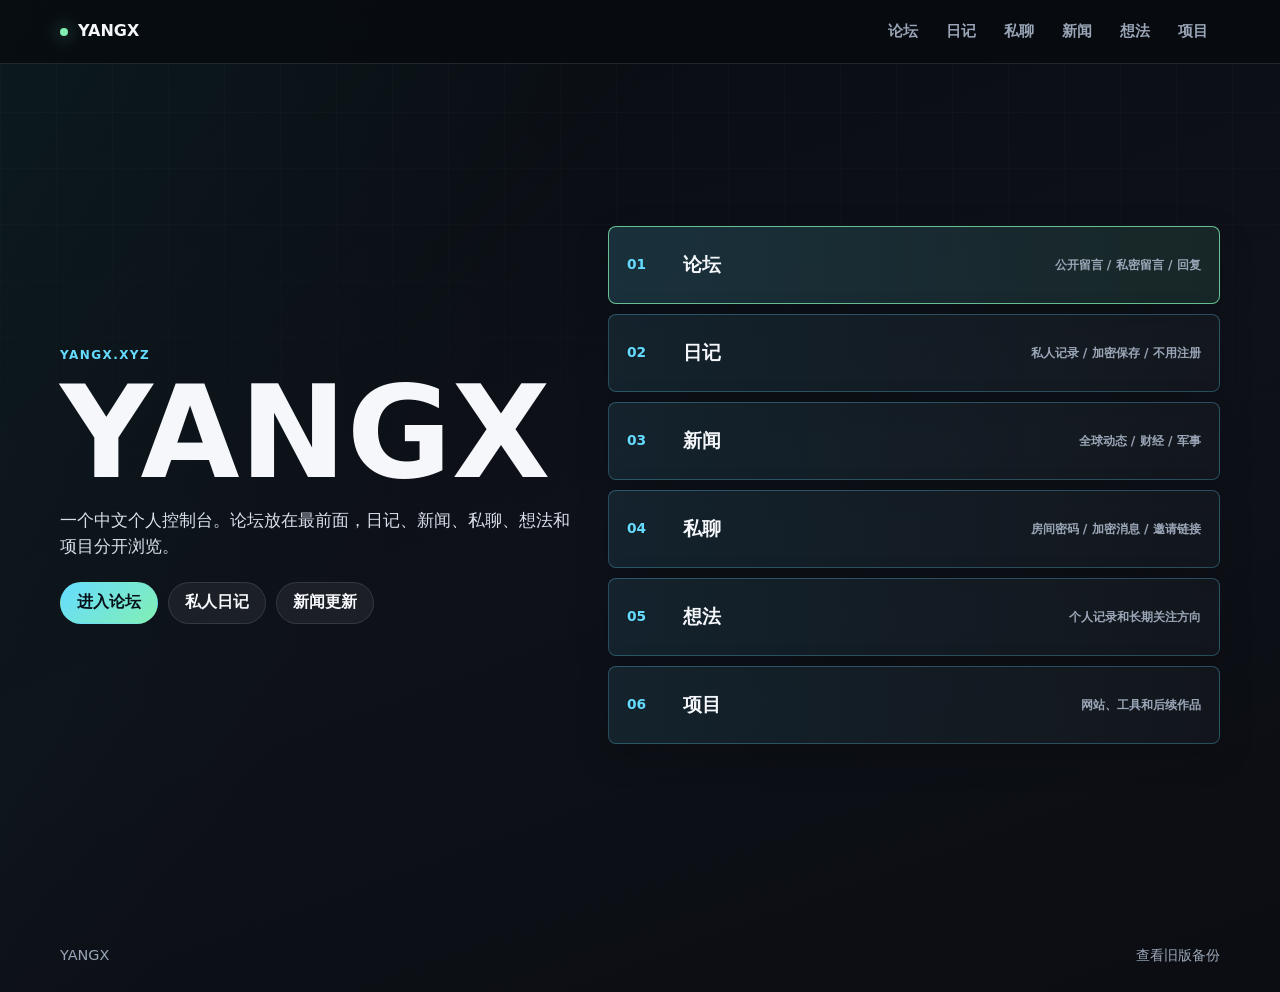
==== commit 7138a19c: "Add diary entry to homepage" ====
--- a/index.html
+++ b/index.html
@@ -12,6 +12,7 @@
       <a class="brand" href="./index.html" aria-current="page" aria-label="返回首页">YANGX</a>
       <nav class="nav-links" aria-label="主要导航">
         <a href="./forum.html">论坛</a>
+        <a href="./diary.html">日记</a>
         <a href="./chat.html">私聊</a>
         <a href="./news.html">新闻</a>
         <a href="./ideas.html">想法</a>
@@ -24,11 +25,11 @@
         <div class="home-copy">
           <p class="eyebrow">yangx.xyz</p>
           <h1 id="hero-title">YANGX</h1>
-          <p>一个中文个人控制台。论坛放在最前面，新闻、私聊、想法和项目分开浏览。</p>
+          <p>一个中文个人控制台。论坛放在最前面，日记、新闻、私聊、想法和项目分开浏览。</p>
           <div class="hero-actions" aria-label="重点入口">
             <a class="button primary" href="./forum.html">进入论坛</a>
+            <a class="button secondary" href="./diary.html">私人日记</a>
             <a class="button secondary" href="./news.html">新闻更新</a>
-            <a class="button secondary" href="./chat.html">私密聊天</a>
           </div>
         </div>
 
@@ -38,23 +39,28 @@
             <strong>论坛</strong>
             <small>公开留言 / 私密留言 / 回复</small>
           </a>
+          <a class="home-card" href="./diary.html">
+            <span>02</span>
+            <strong>日记</strong>
+            <small>私人记录 / 加密保存 / 不用注册</small>
+          </a>
           <a class="home-card" href="./news.html">
-            <span>02</span>
+            <span>03</span>
             <strong>新闻</strong>
             <small>全球动态 / 财经 / 军事</small>
           </a>
           <a class="home-card" href="./chat.html">
-            <span>03</span>
+            <span>04</span>
             <strong>私聊</strong>
             <small>房间密码 / 加密消息 / 邀请链接</small>
           </a>
           <a class="home-card" href="./ideas.html">
-            <span>04</span>
+            <span>05</span>
             <strong>想法</strong>
             <small>个人记录和长期关注方向</small>
           </a>
           <a class="home-card" href="./projects.html">
-            <span>05</span>
+            <span>06</span>
             <strong>项目</strong>
             <small>网站、工具和后续作品</small>
           </a>
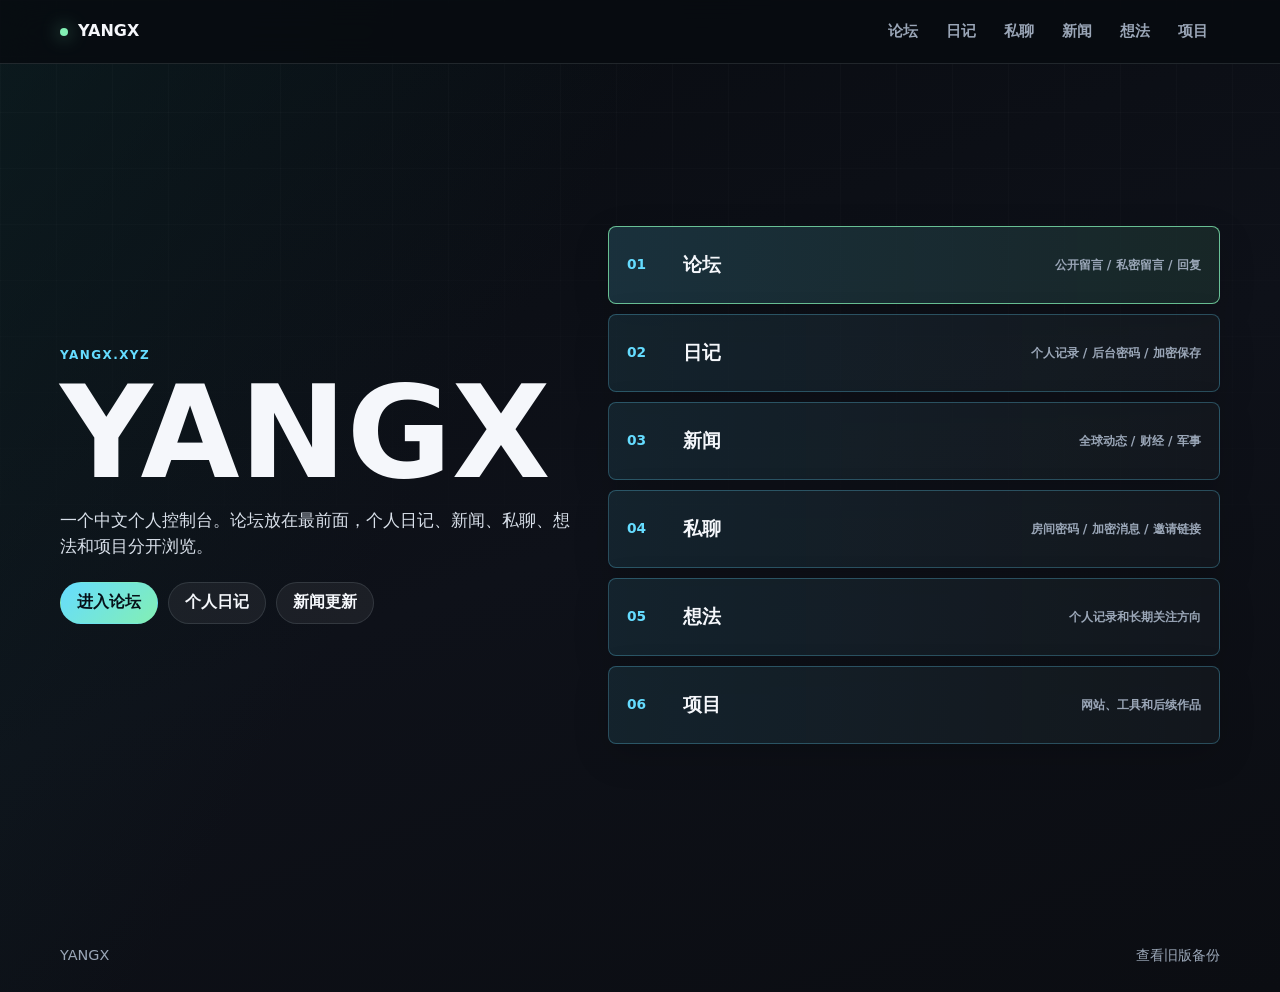
==== commit 41fb5982: "Update diary wording on homepage" ====
--- a/index.html
+++ b/index.html
@@ -25,10 +25,10 @@
         <div class="home-copy">
           <p class="eyebrow">yangx.xyz</p>
           <h1 id="hero-title">YANGX</h1>
-          <p>一个中文个人控制台。论坛放在最前面，日记、新闻、私聊、想法和项目分开浏览。</p>
+          <p>一个中文个人控制台。论坛放在最前面，个人日记、新闻、私聊、想法和项目分开浏览。</p>
           <div class="hero-actions" aria-label="重点入口">
             <a class="button primary" href="./forum.html">进入论坛</a>
-            <a class="button secondary" href="./diary.html">私人日记</a>
+            <a class="button secondary" href="./diary.html">个人日记</a>
             <a class="button secondary" href="./news.html">新闻更新</a>
           </div>
         </div>
@@ -42,7 +42,7 @@
           <a class="home-card" href="./diary.html">
             <span>02</span>
             <strong>日记</strong>
-            <small>私人记录 / 加密保存 / 不用注册</small>
+            <small>个人记录 / 后台密码 / 加密保存</small>
           </a>
           <a class="home-card" href="./news.html">
             <span>03</span>
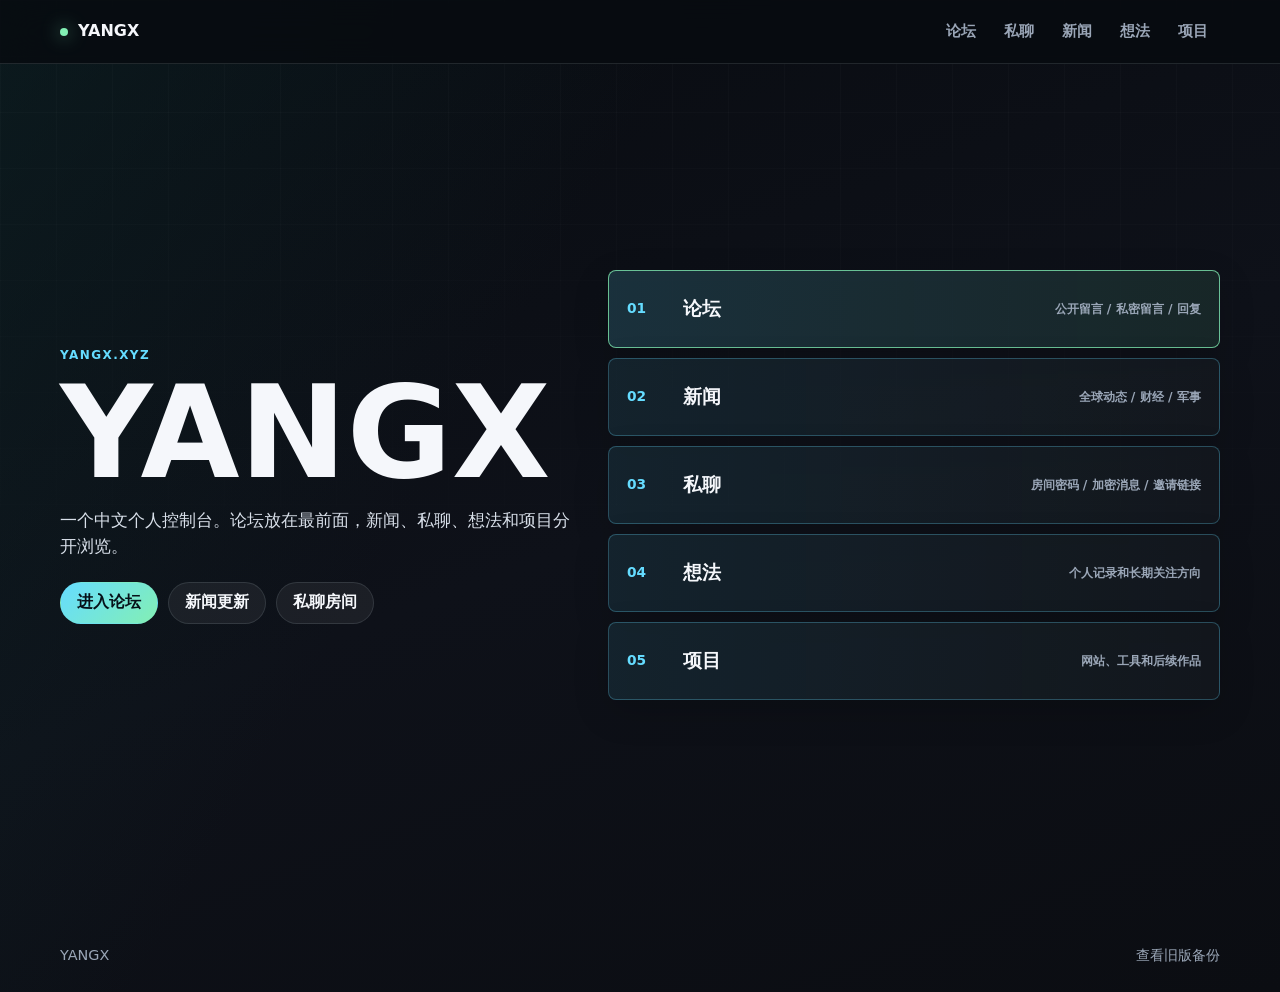
==== commit ca3a8a1a: "Hide diary entry from homepage" ====
--- a/index.html
+++ b/index.html
@@ -12,7 +12,6 @@
       <a class="brand" href="./index.html" aria-current="page" aria-label="返回首页">YANGX</a>
       <nav class="nav-links" aria-label="主要导航">
         <a href="./forum.html">论坛</a>
-        <a href="./diary.html">日记</a>
         <a href="./chat.html">私聊</a>
         <a href="./news.html">新闻</a>
         <a href="./ideas.html">想法</a>
@@ -25,11 +24,11 @@
         <div class="home-copy">
           <p class="eyebrow">yangx.xyz</p>
           <h1 id="hero-title">YANGX</h1>
-          <p>一个中文个人控制台。论坛放在最前面，个人日记、新闻、私聊、想法和项目分开浏览。</p>
+          <p>一个中文个人控制台。论坛放在最前面，新闻、私聊、想法和项目分开浏览。</p>
           <div class="hero-actions" aria-label="重点入口">
             <a class="button primary" href="./forum.html">进入论坛</a>
-            <a class="button secondary" href="./diary.html">个人日记</a>
             <a class="button secondary" href="./news.html">新闻更新</a>
+            <a class="button secondary" href="./chat.html">私聊房间</a>
           </div>
         </div>
 
@@ -39,28 +38,23 @@
             <strong>论坛</strong>
             <small>公开留言 / 私密留言 / 回复</small>
           </a>
-          <a class="home-card" href="./diary.html">
+          <a class="home-card" href="./news.html">
             <span>02</span>
-            <strong>日记</strong>
-            <small>个人记录 / 后台密码 / 加密保存</small>
-          </a>
-          <a class="home-card" href="./news.html">
-            <span>03</span>
             <strong>新闻</strong>
             <small>全球动态 / 财经 / 军事</small>
           </a>
           <a class="home-card" href="./chat.html">
-            <span>04</span>
+            <span>03</span>
             <strong>私聊</strong>
             <small>房间密码 / 加密消息 / 邀请链接</small>
           </a>
           <a class="home-card" href="./ideas.html">
-            <span>05</span>
+            <span>04</span>
             <strong>想法</strong>
             <small>个人记录和长期关注方向</small>
           </a>
           <a class="home-card" href="./projects.html">
-            <span>06</span>
+            <span>05</span>
             <strong>项目</strong>
             <small>网站、工具和后续作品</small>
           </a>
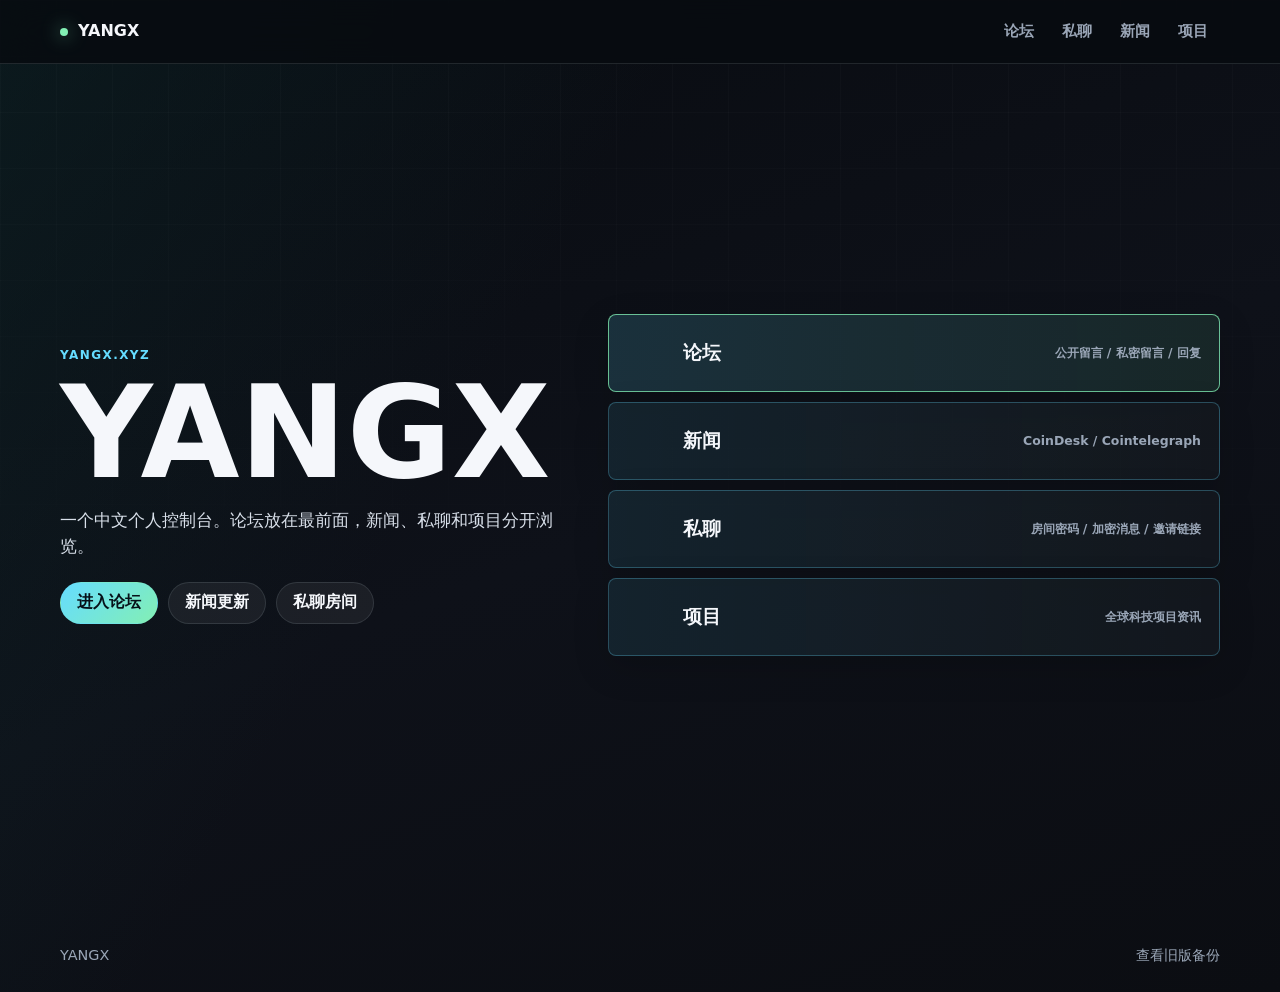
==== commit cf3426ee: "Hide ideas entry from homepage" ====
--- a/index.html
+++ b/index.html
@@ -14,7 +14,6 @@
         <a href="./forum.html">论坛</a>
         <a href="./chat.html">私聊</a>
         <a href="./news.html">新闻</a>
-        <a href="./ideas.html">想法</a>
         <a href="./projects.html">项目</a>
       </nav>
     </header>
@@ -24,7 +23,7 @@
         <div class="home-copy">
           <p class="eyebrow">yangx.xyz</p>
           <h1 id="hero-title">YANGX</h1>
-          <p>一个中文个人控制台。论坛放在最前面，新闻、私聊、想法和项目分开浏览。</p>
+          <p>一个中文个人控制台。论坛放在最前面，新闻、私聊和项目分开浏览。</p>
           <div class="hero-actions" aria-label="重点入口">
             <a class="button primary" href="./forum.html">进入论坛</a>
             <a class="button secondary" href="./news.html">新闻更新</a>
@@ -34,29 +33,24 @@
 
         <div class="home-grid" aria-label="YANGX 主要板块">
           <a class="home-card is-active" href="./forum.html">
-            <span>01</span>
+            <span aria-hidden="true"></span>
             <strong>论坛</strong>
             <small>公开留言 / 私密留言 / 回复</small>
           </a>
           <a class="home-card" href="./news.html">
-            <span>02</span>
+            <span aria-hidden="true"></span>
             <strong>新闻</strong>
-            <small>全球动态 / 财经 / 军事</small>
+            <small>CoinDesk / Cointelegraph</small>
           </a>
           <a class="home-card" href="./chat.html">
-            <span>03</span>
+            <span aria-hidden="true"></span>
             <strong>私聊</strong>
             <small>房间密码 / 加密消息 / 邀请链接</small>
           </a>
-          <a class="home-card" href="./ideas.html">
-            <span>04</span>
-            <strong>想法</strong>
-            <small>个人记录和长期关注方向</small>
-          </a>
           <a class="home-card" href="./projects.html">
-            <span>05</span>
+            <span aria-hidden="true"></span>
             <strong>项目</strong>
-            <small>网站、工具和后续作品</small>
+            <small>全球科技项目资讯</small>
           </a>
         </div>
       </section>
--- a/styles.css
+++ b/styles.css
@@ -486,6 +486,24 @@
   background: rgba(8, 11, 16, 0.28);
 }
 
+.project-radar-panel {
+  margin-top: 24px;
+}
+
+.project-radar-panel h2 {
+  margin: 0;
+  font-size: 1.35rem;
+  line-height: 1.2;
+}
+
+.project-radar-list {
+  margin-top: 10px;
+}
+
+.project-radar-item {
+  min-height: 176px;
+}
+
 .forum-layout {
   display: grid;
   grid-template-columns: minmax(270px, 0.72fr) minmax(0, 1.28fr);
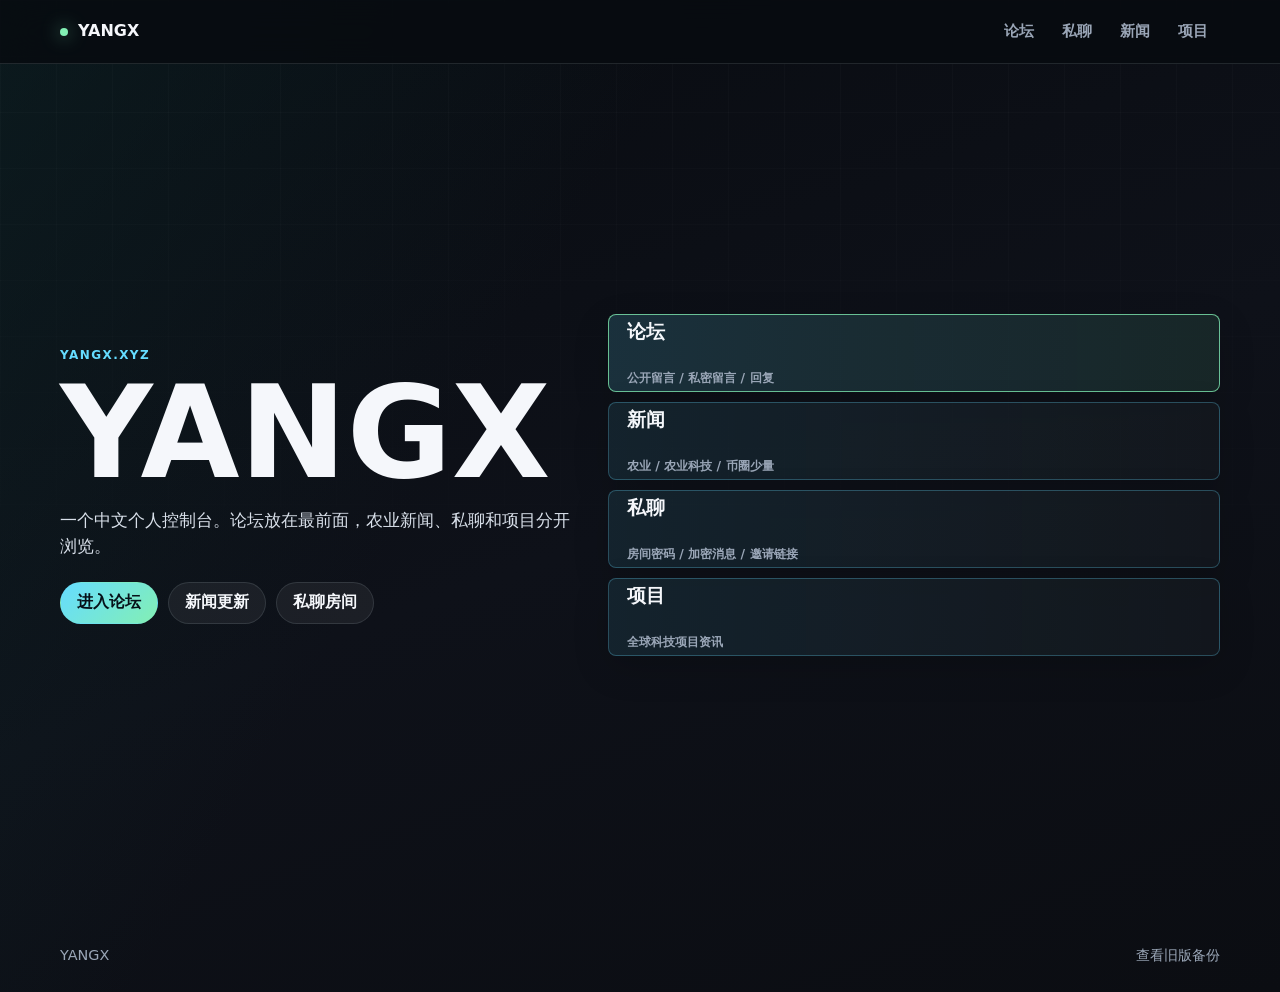
==== commit 072bba1f: "Update homepage news label for agriculture focus" ====
--- a/index.html
+++ b/index.html
@@ -23,7 +23,7 @@
         <div class="home-copy">
           <p class="eyebrow">yangx.xyz</p>
           <h1 id="hero-title">YANGX</h1>
-          <p>一个中文个人控制台。论坛放在最前面，新闻、私聊和项目分开浏览。</p>
+          <p>一个中文个人控制台。论坛放在最前面，农业新闻、私聊和项目分开浏览。</p>
           <div class="hero-actions" aria-label="重点入口">
             <a class="button primary" href="./forum.html">进入论坛</a>
             <a class="button secondary" href="./news.html">新闻更新</a>
@@ -40,7 +40,7 @@
           <a class="home-card" href="./news.html">
             <span aria-hidden="true"></span>
             <strong>新闻</strong>
-            <small>CoinDesk / Cointelegraph</small>
+            <small>农业 / 农业科技 / 币圈少量</small>
           </a>
           <a class="home-card" href="./chat.html">
             <span aria-hidden="true"></span>
--- a/styles.css
+++ b/styles.css
@@ -320,6 +320,18 @@
   font-weight: 800;
 }
 
+.home-card span:empty {
+  display: none;
+}
+
+.home-card:has(span:empty) {
+  grid-template-columns: minmax(0, 1fr) auto;
+}
+
+.home-card:has(span:empty) small {
+  grid-column: 1;
+}
+
 .section-switcher {
   display: grid;
   grid-template-columns: repeat(4, minmax(0, 1fr));
@@ -334,6 +346,10 @@
   padding: 10px 12px;
 }
 
+.section-switcher .home-card:has(span:empty) {
+  grid-template-columns: minmax(0, 1fr);
+}
+
 .section-switcher .home-card strong {
   font-size: 1rem;
 }
@@ -343,6 +359,10 @@
   overflow: hidden;
   text-overflow: ellipsis;
   white-space: nowrap;
+}
+
+.section-switcher .home-card:has(span:empty) small {
+  grid-column: auto;
 }
 
 .news-card,
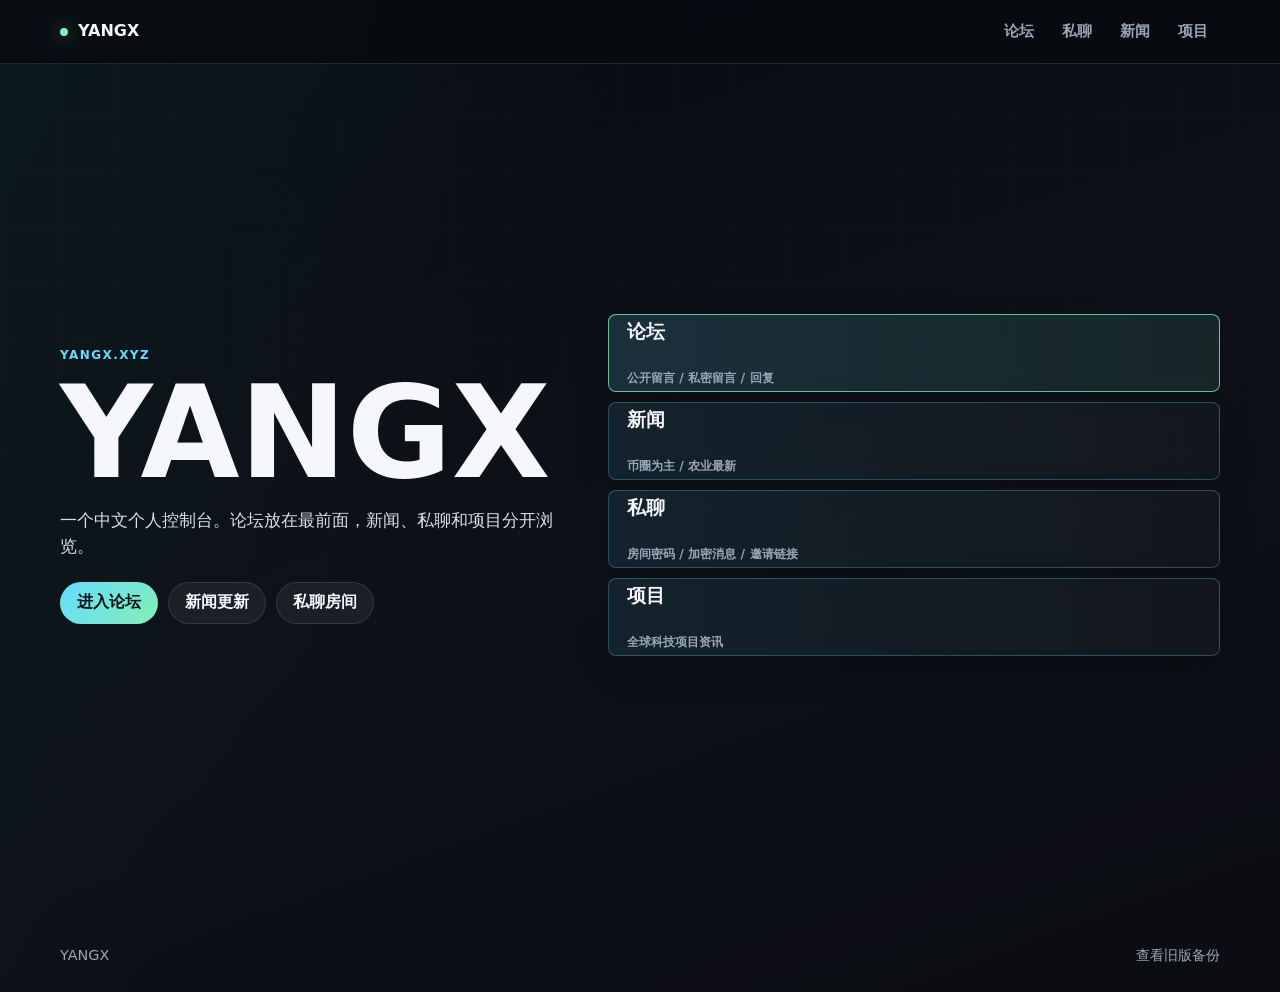
==== commit 83686bed: "同步首页新闻栏目说明" ====
--- a/index.html
+++ b/index.html
@@ -23,7 +23,7 @@
         <div class="home-copy">
           <p class="eyebrow">yangx.xyz</p>
           <h1 id="hero-title">YANGX</h1>
-          <p>一个中文个人控制台。论坛放在最前面，农业新闻、私聊和项目分开浏览。</p>
+          <p>一个中文个人控制台。论坛放在最前面，新闻、私聊和项目分开浏览。</p>
           <div class="hero-actions" aria-label="重点入口">
             <a class="button primary" href="./forum.html">进入论坛</a>
             <a class="button secondary" href="./news.html">新闻更新</a>
@@ -40,7 +40,7 @@
           <a class="home-card" href="./news.html">
             <span aria-hidden="true"></span>
             <strong>新闻</strong>
-            <small>农业 / 农业科技 / 币圈少量</small>
+            <small>币圈为主 / 农业最新</small>
           </a>
           <a class="home-card" href="./chat.html">
             <span aria-hidden="true"></span>
--- a/styles.css
+++ b/styles.css
@@ -406,7 +406,57 @@
 }
 
 .news-sources {
-  display: none;
+  display: flex;
+  flex-wrap: wrap;
+  gap: 6px;
+  margin-top: 10px;
+}
+
+.news-sources a {
+  padding: 4px 8px;
+  color: var(--muted);
+  border: 1px solid var(--line);
+  border-radius: 6px;
+  font-size: 0.7rem;
+  font-weight: 800;
+  transition: color 160ms ease, border-color 160ms ease, background 160ms ease;
+}
+
+.news-sources a:hover,
+.news-sources a:focus-visible {
+  color: var(--text);
+  border-color: var(--line-strong);
+  background: rgba(102, 220, 255, 0.08);
+  outline: none;
+}
+
+.news-filter {
+  display: flex;
+  flex-wrap: wrap;
+  gap: 7px;
+  margin-top: 12px;
+}
+
+.news-filter-button {
+  min-height: 32px;
+  padding: 0 11px;
+  color: var(--muted);
+  border: 1px solid var(--line);
+  border-radius: 6px;
+  background: rgba(255, 255, 255, 0.04);
+  cursor: pointer;
+  font-size: 0.76rem;
+  font-weight: 900;
+  transition: color 160ms ease, border-color 160ms ease, background 160ms ease;
+}
+
+.news-filter-button:hover,
+.news-filter-button:focus-visible,
+.news-filter-button.is-active {
+  color: #061018;
+  border-color: transparent;
+  background: linear-gradient(135deg, var(--cyan), var(--green));
+  outline: none;
 }
 
 .news-status {
